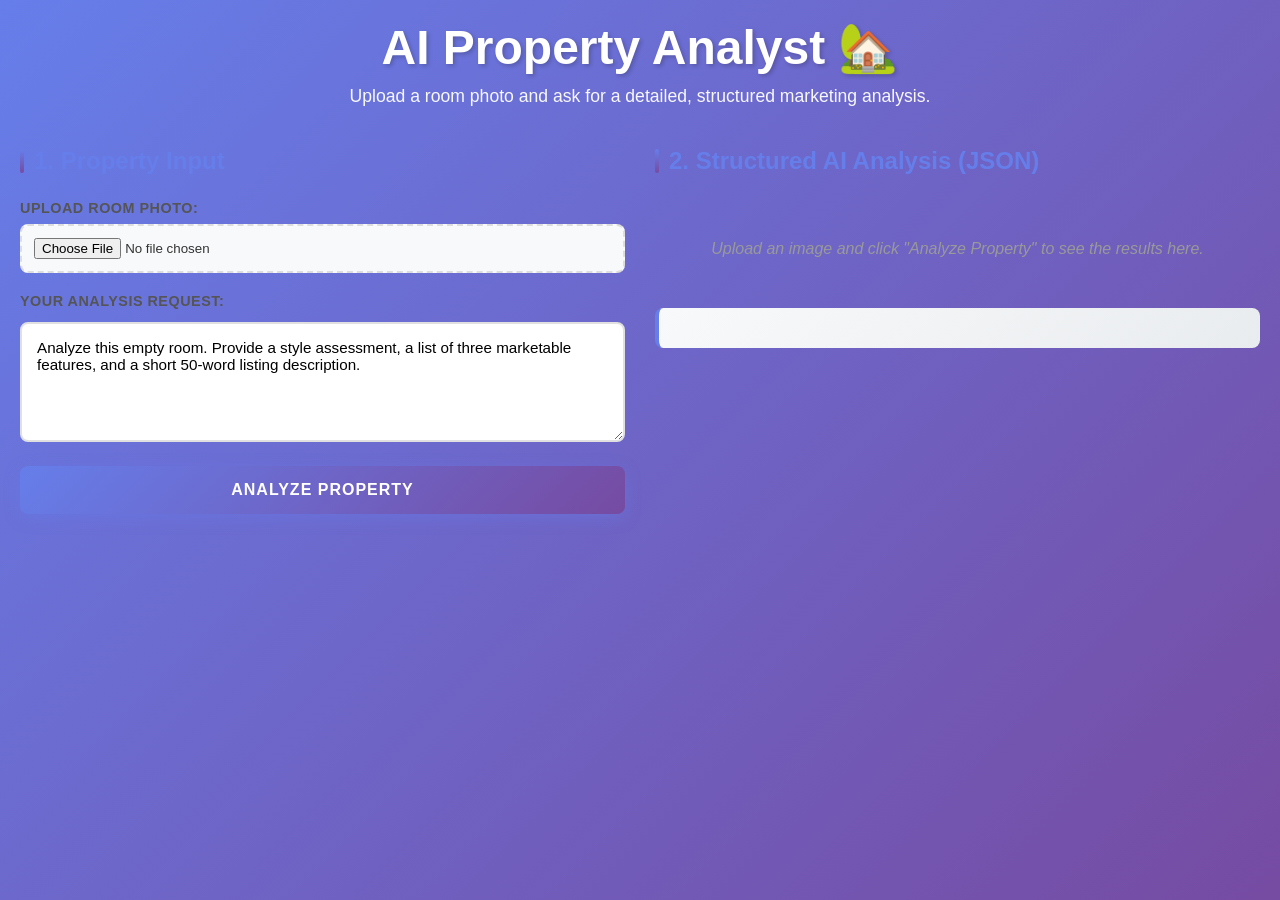
==== real-estate/src/frontend/index.html @ 64742494 "added index.html and style.css" ====
<!DOCTYPE html>
<html lang="en">
  <head>
    <meta charset="UTF-8" />
    <meta name="viewport" content="width=device-width, initial-scale=1.0" />
    <title>AI Property Analyst 🏡</title>
    <link rel="stylesheet" href="style.css" />
  </head>
  <body>
    <header>
      <h1>AI Property Analyst 🏡</h1>
      <p>
        Upload a room photo and ask for a detailed, structured marketing
        analysis.
      </p>
    </header>

    <div class="container">
      <div class="input-section">
        <h2>1. Property Input</h2>

        <label for="imageUpload">Upload Room Photo:</label>
        <input type="file" id="imageUpload" accept="image/*" required />

        <img
          id="propertyImage"
          src=""
          alt="Uploaded Property Image"
          style="display: none"
        />

        <label for="userPrompt" style="display: block; margin-top: 20px"
          >Your Analysis Request:</label
        >
        <textarea
          id="userPrompt"
          placeholder="e.g., Analyze the style and suggest three key marketing features."
          required
        >
Analyze this empty room. Provide a style assessment, a list of three marketable features, and a short 50-word listing description.</textarea
        >

        <button id="analyzeButton" onclick="analyzeProperty()">
          Analyze Property
        </button>

        <div id="loading">Processing... Please wait a moment.</div>
      </div>

      <div class="output-section">
        <h2>2. Structured AI Analysis (JSON)</h2>
        <div id="outputDisplay">
          <p>
            Upload an image and click "Analyze Property" to see the results
            here.
          </p>
          <pre id="jsonOutput"></pre>
        </div>
      </div>
    </div>

    <script>
      document
        .getElementById("imageUpload")
        .addEventListener("change", function (event) {
          const file = event.target.files[0];
          const img = document.getElementById("propertyImage");

          if (file) {
            img.src = URL.createObjectURL(file);
            img.style.display = "block";
          } else {
            img.style.display = "none";
            img.src = "";
          }
        });

      // The analyzeProperty function will be defined in a separate JavaScript file (e.g., script.js)
      // For now, it's just a placeholder to show it works:
      function analyzeProperty() {
        const button = document.getElementById("analyzeButton");
        const loading = document.getElementById("loading");

        button.disabled = true;
        loading.style.display = "block";

        // NOTE: The actual AI and File API logic will go into your backend (e.g., app.py)
        // This is where your JavaScript would send a request to your server.

        // Simulate a delay for the analysis
        setTimeout(() => {
          loading.style.display = "none";
          button.disabled = false;

          document.getElementById("jsonOutput").textContent = `{
  "property_analysis": {
    "style_assessment": "Mock: Modern Farmhouse / Scandinavian Blend",
    "condition_summary": "Mock: Recently updated, excellent, move-in ready condition.",
    "marketable_features": [
      {"feature_name": "Mock: Oversized Windows", "description": "Abundant natural light enhances the spacious feel."},
      {"feature_name": "Mock: Herringbone Wood Floors", "description": "High-end, durable flooring adds character and luxury."},
      {"feature_name": "Mock: Open Concept Layout", "description": "Seamless flow between kitchen, living, and dining areas."}
    ],
    "listing_description": "Mock: Stunningly bright, open-concept home featuring beautiful herringbone floors and designer lighting. Ready for immediate occupancy."
  }
}`;
        }, 3000); // 3 second delay
      }
    </script>
  </body>
</html>
---- real-estate/src/frontend/style.css ----
* {
            margin: 0;
            padding: 0;
            box-sizing: border-box;
        }

        body {
            font-family: 'Inter', -apple-system, BlinkMacSystemFont, 'Segoe UI', sans-serif;
            background: linear-gradient(135deg, #667eea 0%, #764ba2 100%);
            min-height: 100vh;
            padding: 20px;
            color: #333;
        }

        .wrapper {
            max-width: 1200px;
            margin: 0 auto;
        }

        header {
            text-align: center;
            margin-bottom: 40px;
            animation: fadeInDown 0.6s ease-out;
        }

        h1 {
            font-size: 3rem;
            color: white;
            margin-bottom: 10px;
            text-shadow: 2px 2px 4px rgba(0,0,0,0.2);
            font-weight: 700;
        }

        header p {
            color: rgba(255,255,255,0.95);
            font-size: 1.1rem;
            font-weight: 300;
        }

        .container {
            display: grid;
            grid-template-columns: 1fr 1fr;
            gap: 30px;
            animation: fadeInUp 0.8s ease-out;
        }

        .card {
            background: white;
            border-radius: 16px;
            padding: 30px;
            box-shadow: 0 20px 60px rgba(0,0,0,0.15);
            transition: transform 0.3s ease, box-shadow 0.3s ease;
        }

        .card:hover {
            transform: translateY(-5px);
            box-shadow: 0 25px 70px rgba(0,0,0,0.2);
        }

        h2 {
            font-size: 1.5rem;
            color: #667eea;
            margin-bottom: 25px;
            display: flex;
            align-items: center;
            gap: 10px;
        }

        h2::before {
            content: '';
            width: 4px;
            height: 24px;
            background: linear-gradient(180deg, #667eea, #764ba2);
            border-radius: 2px;
        }

        label {
            display: block;
            font-weight: 600;
            color: #555;
            margin-bottom: 8px;
            font-size: 0.9rem;
            text-transform: uppercase;
            letter-spacing: 0.5px;
        }

        input[type="file"] {
            width: 100%;
            padding: 12px;
            border: 2px dashed #ddd;
            border-radius: 8px;
            cursor: pointer;
            transition: all 0.3s ease;
            background: #f8f9fa;
        }

        input[type="file"]:hover {
            border-color: #667eea;
            background: #f0f4ff;
        }

        #propertyImage {
            max-width: 100%;
            height: auto;
            margin-top: 20px;
            border-radius: 12px;
            box-shadow: 0 8px 24px rgba(0,0,0,0.12);
            display: none;
            animation: fadeIn 0.5s ease-out;
        }

        textarea {
            width: 100%;
            min-height: 120px;
            padding: 15px;
            border: 2px solid #e0e0e0;
            border-radius: 8px;
            resize: vertical;
            font-family: inherit;
            font-size: 0.95rem;
            transition: border-color 0.3s ease, box-shadow 0.3s ease;
            margin-top: 5px;
        }

        textarea:focus {
            outline: none;
            border-color: #667eea;
            box-shadow: 0 0 0 3px rgba(102, 126, 234, 0.1);
        }

        button {
            width: 100%;
            background: linear-gradient(135deg, #667eea 0%, #764ba2 100%);
            color: white;
            padding: 15px 30px;
            border: none;
            border-radius: 8px;
            cursor: pointer;
            font-size: 1rem;
            font-weight: 600;
            margin-top: 20px;
            transition: all 0.3s ease;
            text-transform: uppercase;
            letter-spacing: 1px;
            box-shadow: 0 4px 15px rgba(102, 126, 234, 0.4);
        }

        button:hover:not(:disabled) {
            transform: translateY(-2px);
            box-shadow: 0 6px 20px rgba(102, 126, 234, 0.6);
        }

        button:active:not(:disabled) {
            transform: translateY(0);
        }

        button:disabled {
            background: #ccc;
            cursor: not-allowed;
            box-shadow: none;
        }

        #loading {
            display: none;
            text-align: center;
            color: #667eea;
            margin-top: 20px;
            font-weight: 600;
            animation: pulse 1.5s ease-in-out infinite;
        }

        #loading::after {
            content: '...';
            animation: dots 1.5s steps(4, end) infinite;
        }

        pre {
            background: linear-gradient(135deg, #f8f9fa 0%, #e9ecef 100%);
            padding: 20px;
            border-radius: 8px;
            overflow-x: auto;
            white-space: pre-wrap;
            word-wrap: break-word;
            font-size: 0.85rem;
            line-height: 1.6;
            border-left: 4px solid #667eea;
            margin-top: 10px;
        }

        #outputDisplay > p {
            color: #999;
            text-align: center;
            padding: 40px 20px;
            font-style: italic;
        }

        @keyframes fadeInDown {
            from {
                opacity: 0;
                transform: translateY(-30px);
            }
            to {
                opacity: 1;
                transform: translateY(0);
            }
        }

        @keyframes fadeInUp {
            from {
                opacity: 0;
                transform: translateY(30px);
            }
            to {
                opacity: 1;
                transform: translateY(0);
            }
        }

        @keyframes fadeIn {
            from { opacity: 0; }
            to { opacity: 1; }
        }

        @keyframes pulse {
            0%, 100% { opacity: 1; }
            50% { opacity: 0.5; }
        }

        @keyframes dots {
            0%, 20% { content: '.'; }
            40% { content: '..'; }
            60%, 100% { content: '...'; }
        }

        @media (max-width: 768px) {
            .container {
                grid-template-columns: 1fr;
            }

            h1 {
                font-size: 2rem;
            }

            .card {
                padding: 20px;
            }
        }

        .field-group {
            margin-bottom: 25px;
        }

        .status-indicator {
            display: inline-block;
            width: 8px;
            height: 8px;
            border-radius: 50%;
            background: #10b981;
            margin-left: 10px;
            animation: pulse 2s ease-in-out infinite;
        }
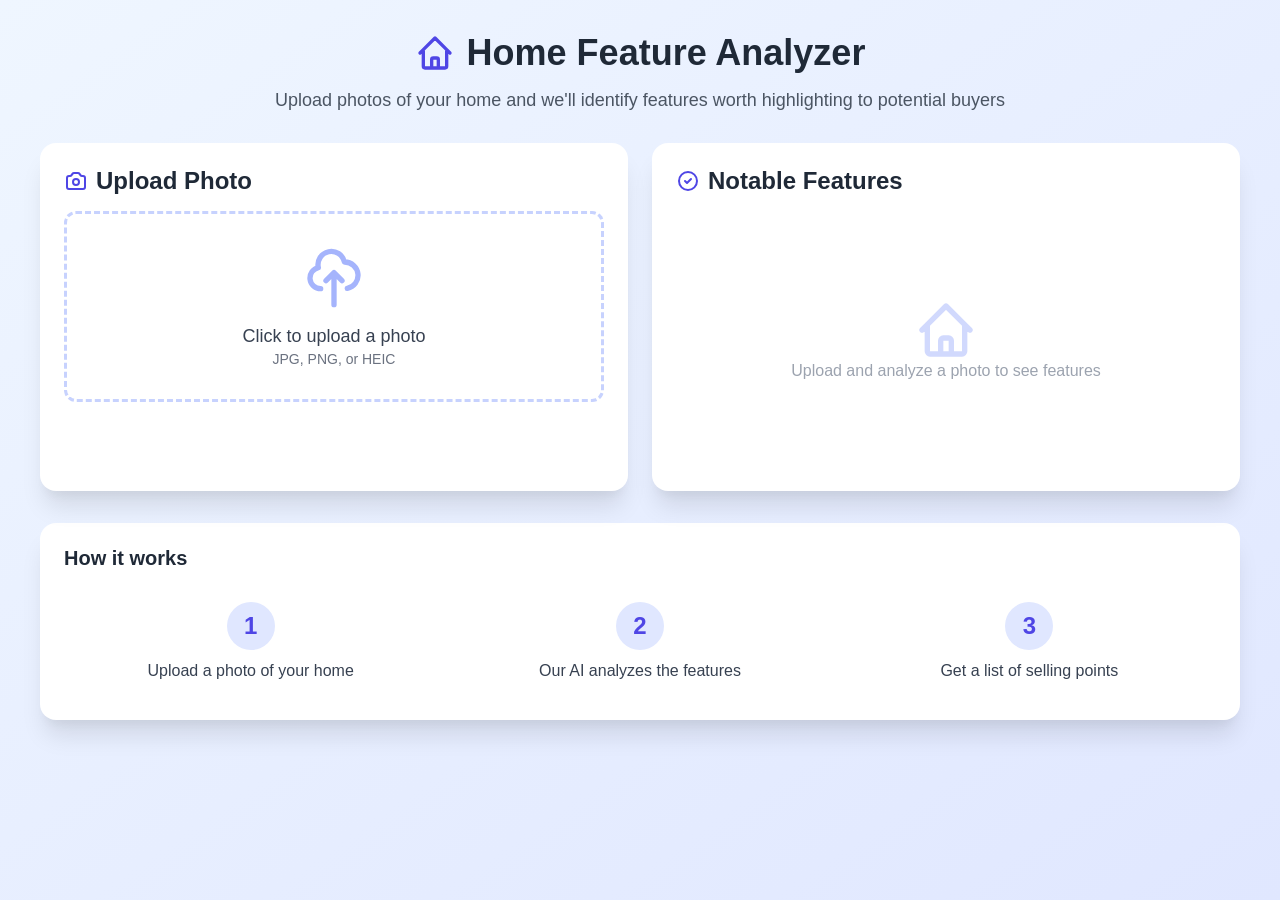
==== commit 37e91585: "Add frontend UI for Home Feature Analyzer Introduces index.html, script.js, and style.css for the Ho" ====
--- a/real-estate/src/frontend/index.html
+++ b/real-estate/src/frontend/index.html
@@ -1,111 +1,116 @@
 <!DOCTYPE html>
 <html lang="en">
-  <head>
-    <meta charset="UTF-8" />
-    <meta name="viewport" content="width=device-width, initial-scale=1.0" />
-    <title>AI Property Analyst 🏡</title>
-    <link rel="stylesheet" href="style.css" />
-  </head>
-  <body>
-    <header>
-      <h1>AI Property Analyst 🏡</h1>
-      <p>
-        Upload a room photo and ask for a detailed, structured marketing
-        analysis.
-      </p>
-    </header>
+<head>
+    <meta charset="UTF-8">
+    <meta name="viewport" content="width=device-width, initial-scale=1.0">
+    <title>Home Feature Analyzer</title>
+    <link rel="stylesheet" href="style.css">
+</head>
+<body>
+    <div class="container">
+        <!-- Header -->
+        <div class="header">
+            <div class="header-content">
+                <svg class="icon-large" fill="none" stroke="currentColor" viewBox="0 0 24 24">
+                    <path stroke-linecap="round" stroke-linejoin="round" stroke-width="2" d="M3 12l2-2m0 0l7-7 7 7M5 10v10a1 1 0 001 1h3m10-11l2 2m-2-2v10a1 1 0 01-1 1h-3m-6 0a1 1 0 001-1v-4a1 1 0 011-1h2a1 1 0 011 1v4a1 1 0 001 1m-6 0h6"/>
+                </svg>
+                <h1>Home Feature Analyzer</h1>
+            </div>
+            <p class="header-subtitle">Upload photos of your home and we'll identify features worth highlighting to potential buyers</p>
+        </div>
 
-    <div class="container">
-      <div class="input-section">
-        <h2>1. Property Input</h2>
+        <div class="grid">
+            <!-- Upload Section -->
+            <div class="card">
+                <h2 class="card-title">
+                    <svg class="icon" fill="none" stroke="currentColor" viewBox="0 0 24 24">
+                        <path stroke-linecap="round" stroke-linejoin="round" stroke-width="2" d="M3 9a2 2 0 012-2h.93a2 2 0 001.664-.89l.812-1.22A2 2 0 0110.07 4h3.86a2 2 0 011.664.89l.812 1.22A2 2 0 0018.07 7H19a2 2 0 012 2v9a2 2 0 01-2 2H5a2 2 0 01-2-2V9z"/>
+                        <path stroke-linecap="round" stroke-linejoin="round" stroke-width="2" d="M15 13a3 3 0 11-6 0 3 3 0 016 0z"/>
+                    </svg>
+                    Upload Photo
+                </h2>
+                
+                <div class="upload-area" id="uploadArea">
+                    <input type="file" accept="image/*" id="imageUpload" class="hidden">
+                    <label for="imageUpload" class="upload-label">
+                        <div id="uploadContent">
+                            <svg class="icon-xl" fill="none" stroke="currentColor" viewBox="0 0 24 24">
+                                <path stroke-linecap="round" stroke-linejoin="round" stroke-width="2" d="M7 16a4 4 0 01-.88-7.903A5 5 0 1115.9 6L16 6a5 5 0 011 9.9M15 13l-3-3m0 0l-3 3m3-3v12"/>
+                            </svg>
+                            <div>
+                                <p class="upload-title">Click to upload a photo</p>
+                                <p class="upload-subtitle">JPG, PNG, or HEIC</p>
+                            </div>
+                        </div>
+                        <div id="previewContent" class="hidden">
+                            <img id="previewImage" src="" alt="Preview" class="preview-image">
+                            <p class="upload-subtitle">Click to change image</p>
+                        </div>
+                    </label>
+                </div>
 
-        <label for="imageUpload">Upload Room Photo:</label>
-        <input type="file" id="imageUpload" accept="image/*" required />
+                <button id="analyzeBtn" class="btn btn-primary hidden">
+                    Analyze Features
+                </button>
+                <button id="analyzingBtn" class="btn btn-disabled hidden" disabled>
+                    <svg class="icon spin" fill="none" stroke="currentColor" viewBox="0 0 24 24">
+                        <path stroke-linecap="round" stroke-linejoin="round" stroke-width="2" d="M4 4v5h.582m15.356 2A8.001 8.001 0 004.582 9m0 0H9m11 11v-5h-.581m0 0a8.003 8.003 0 01-15.357-2m15.357 2H15"/>
+                    </svg>
+                    Analyzing...
+                </button>
+            </div>
 
-        <img
-          id="propertyImage"
-          src=""
-          alt="Uploaded Property Image"
-          style="display: none"
-        />
+            <!-- Results Section -->
+            <div class="card">
+                <h2 class="card-title">
+                    <svg class="icon" fill="none" stroke="currentColor" viewBox="0 0 24 24">
+                        <path stroke-linecap="round" stroke-linejoin="round" stroke-width="2" d="M9 12l2 2 4-4m6 2a9 9 0 11-18 0 9 9 0 0118 0z"/>
+                    </svg>
+                    Notable Features
+                </h2>
+                
+                <div id="resultsContainer">
+                    <div id="emptyState" class="empty-state">
+                        <svg class="icon-xl empty-icon" fill="none" stroke="currentColor" viewBox="0 0 24 24">
+                            <path stroke-linecap="round" stroke-linejoin="round" stroke-width="2" d="M3 12l2-2m0 0l7-7 7 7M5 10v10a1 1 0 001 1h3m10-11l2 2m-2-2v10a1 1 0 01-1 1h-3m-6 0a1 1 0 001-1v-4a1 1 0 011-1h2a1 1 0 011 1v4a1 1 0 001 1m-6 0h6"/>
+                        </svg>
+                        <p>Upload and analyze a photo to see features</p>
+                    </div>
 
-        <label for="userPrompt" style="display: block; margin-top: 20px"
-          >Your Analysis Request:</label
-        >
-        <textarea
-          id="userPrompt"
-          placeholder="e.g., Analyze the style and suggest three key marketing features."
-          required
-        >
-Analyze this empty room. Provide a style assessment, a list of three marketable features, and a short 50-word listing description.</textarea
-        >
+                    <div id="loadingState" class="loading-state hidden">
+                        <svg class="icon-xl spin" fill="none" stroke="currentColor" viewBox="0 0 24 24">
+                            <path stroke-linecap="round" stroke-linejoin="round" stroke-width="2" d="M4 4v5h.582m15.356 2A8.001 8.001 0 004.582 9m0 0H9m11 11v-5h-.581m0 0a8.003 8.003 0 01-15.357-2m15.357 2H15"/>
+                        </svg>
+                        <p>Analyzing your photo...</p>
+                    </div>
 
-        <button id="analyzeButton" onclick="analyzeProperty()">
-          Analyze Property
-        </button>
+                    <div id="featuresList" class="hidden">
+                        <!-- Features will be inserted here -->
+                    </div>
+                </div>
+            </div>
+        </div>
 
-        <div id="loading">Processing... Please wait a moment.</div>
-      </div>
-
-      <div class="output-section">
-        <h2>2. Structured AI Analysis (JSON)</h2>
-        <div id="outputDisplay">
-          <p>
-            Upload an image and click "Analyze Property" to see the results
-            here.
-          </p>
-          <pre id="jsonOutput"></pre>
+        <!-- Info Section -->
+        <div class="info-card">
+            <h3 class="info-title">How it works</h3>
+            <div class="info-grid">
+                <div class="info-item">
+                    <div class="step-number">1</div>
+                    <p>Upload a photo of your home</p>
+                </div>
+                <div class="info-item">
+                    <div class="step-number">2</div>
+                    <p>Our AI analyzes the features</p>
+                </div>
+                <div class="info-item">
+                    <div class="step-number">3</div>
+                    <p>Get a list of selling points</p>
+                </div>
+            </div>
         </div>
-      </div>
     </div>
 
-    <script>
-      document
-        .getElementById("imageUpload")
-        .addEventListener("change", function (event) {
-          const file = event.target.files[0];
-          const img = document.getElementById("propertyImage");
-
-          if (file) {
-            img.src = URL.createObjectURL(file);
-            img.style.display = "block";
-          } else {
-            img.style.display = "none";
-            img.src = "";
-          }
-        });
-
-      // The analyzeProperty function will be defined in a separate JavaScript file (e.g., script.js)
-      // For now, it's just a placeholder to show it works:
-      function analyzeProperty() {
-        const button = document.getElementById("analyzeButton");
-        const loading = document.getElementById("loading");
-
-        button.disabled = true;
-        loading.style.display = "block";
-
-        // NOTE: The actual AI and File API logic will go into your backend (e.g., app.py)
-        // This is where your JavaScript would send a request to your server.
-
-        // Simulate a delay for the analysis
-        setTimeout(() => {
-          loading.style.display = "none";
-          button.disabled = false;
-
-          document.getElementById("jsonOutput").textContent = `{
-  "property_analysis": {
-    "style_assessment": "Mock: Modern Farmhouse / Scandinavian Blend",
-    "condition_summary": "Mock: Recently updated, excellent, move-in ready condition.",
-    "marketable_features": [
-      {"feature_name": "Mock: Oversized Windows", "description": "Abundant natural light enhances the spacious feel."},
-      {"feature_name": "Mock: Herringbone Wood Floors", "description": "High-end, durable flooring adds character and luxury."},
-      {"feature_name": "Mock: Open Concept Layout", "description": "Seamless flow between kitchen, living, and dining areas."}
-    ],
-    "listing_description": "Mock: Stunningly bright, open-concept home featuring beautiful herringbone floors and designer lighting. Ready for immediate occupancy."
-  }
-}`;
-        }, 3000); // 3 second delay
-      }
-    </script>
-  </body>
-</html>
+    <script src="script.js"></script>
+</body>
+</html>
--- a/real-estate/src/frontend/style.css
+++ b/real-estate/src/frontend/style.css
@@ -1,262 +1,330 @@
-
-        * {
-            margin: 0;
-            padding: 0;
-            box-sizing: border-box;
-        }
-
-        body {
-            font-family: 'Inter', -apple-system, BlinkMacSystemFont, 'Segoe UI', sans-serif;
-            background: linear-gradient(135deg, #667eea 0%, #764ba2 100%);
-            min-height: 100vh;
-            padding: 20px;
-            color: #333;
-        }
-
-        .wrapper {
-            max-width: 1200px;
-            margin: 0 auto;
-        }
-
-        header {
-            text-align: center;
-            margin-bottom: 40px;
-            animation: fadeInDown 0.6s ease-out;
-        }
-
-        h1 {
-            font-size: 3rem;
-            color: white;
-            margin-bottom: 10px;
-            text-shadow: 2px 2px 4px rgba(0,0,0,0.2);
-            font-weight: 700;
-        }
-
-        header p {
-            color: rgba(255,255,255,0.95);
-            font-size: 1.1rem;
-            font-weight: 300;
-        }
-
-        .container {
-            display: grid;
-            grid-template-columns: 1fr 1fr;
-            gap: 30px;
-            animation: fadeInUp 0.8s ease-out;
-        }
-
-        .card {
-            background: white;
-            border-radius: 16px;
-            padding: 30px;
-            box-shadow: 0 20px 60px rgba(0,0,0,0.15);
-            transition: transform 0.3s ease, box-shadow 0.3s ease;
-        }
-
-        .card:hover {
-            transform: translateY(-5px);
-            box-shadow: 0 25px 70px rgba(0,0,0,0.2);
-        }
-
-        h2 {
-            font-size: 1.5rem;
-            color: #667eea;
-            margin-bottom: 25px;
-            display: flex;
-            align-items: center;
-            gap: 10px;
-        }
-
-        h2::before {
-            content: '';
-            width: 4px;
-            height: 24px;
-            background: linear-gradient(180deg, #667eea, #764ba2);
-            border-radius: 2px;
-        }
-
-        label {
-            display: block;
-            font-weight: 600;
-            color: #555;
-            margin-bottom: 8px;
-            font-size: 0.9rem;
-            text-transform: uppercase;
-            letter-spacing: 0.5px;
-        }
-
-        input[type="file"] {
-            width: 100%;
-            padding: 12px;
-            border: 2px dashed #ddd;
-            border-radius: 8px;
-            cursor: pointer;
-            transition: all 0.3s ease;
-            background: #f8f9fa;
-        }
-
-        input[type="file"]:hover {
-            border-color: #667eea;
-            background: #f0f4ff;
-        }
-
-        #propertyImage {
-            max-width: 100%;
-            height: auto;
-            margin-top: 20px;
-            border-radius: 12px;
-            box-shadow: 0 8px 24px rgba(0,0,0,0.12);
-            display: none;
-            animation: fadeIn 0.5s ease-out;
-        }
-
-        textarea {
-            width: 100%;
-            min-height: 120px;
-            padding: 15px;
-            border: 2px solid #e0e0e0;
-            border-radius: 8px;
-            resize: vertical;
-            font-family: inherit;
-            font-size: 0.95rem;
-            transition: border-color 0.3s ease, box-shadow 0.3s ease;
-            margin-top: 5px;
-        }
-
-        textarea:focus {
-            outline: none;
-            border-color: #667eea;
-            box-shadow: 0 0 0 3px rgba(102, 126, 234, 0.1);
-        }
-
-        button {
-            width: 100%;
-            background: linear-gradient(135deg, #667eea 0%, #764ba2 100%);
-            color: white;
-            padding: 15px 30px;
-            border: none;
-            border-radius: 8px;
-            cursor: pointer;
-            font-size: 1rem;
-            font-weight: 600;
-            margin-top: 20px;
-            transition: all 0.3s ease;
-            text-transform: uppercase;
-            letter-spacing: 1px;
-            box-shadow: 0 4px 15px rgba(102, 126, 234, 0.4);
-        }
-
-        button:hover:not(:disabled) {
-            transform: translateY(-2px);
-            box-shadow: 0 6px 20px rgba(102, 126, 234, 0.6);
-        }
-
-        button:active:not(:disabled) {
-            transform: translateY(0);
-        }
-
-        button:disabled {
-            background: #ccc;
-            cursor: not-allowed;
-            box-shadow: none;
-        }
-
-        #loading {
-            display: none;
-            text-align: center;
-            color: #667eea;
-            margin-top: 20px;
-            font-weight: 600;
-            animation: pulse 1.5s ease-in-out infinite;
-        }
-
-        #loading::after {
-            content: '...';
-            animation: dots 1.5s steps(4, end) infinite;
-        }
-
-        pre {
-            background: linear-gradient(135deg, #f8f9fa 0%, #e9ecef 100%);
-            padding: 20px;
-            border-radius: 8px;
-            overflow-x: auto;
-            white-space: pre-wrap;
-            word-wrap: break-word;
-            font-size: 0.85rem;
-            line-height: 1.6;
-            border-left: 4px solid #667eea;
-            margin-top: 10px;
-        }
-
-        #outputDisplay > p {
-            color: #999;
-            text-align: center;
-            padding: 40px 20px;
-            font-style: italic;
-        }
-
-        @keyframes fadeInDown {
-            from {
-                opacity: 0;
-                transform: translateY(-30px);
-            }
-            to {
-                opacity: 1;
-                transform: translateY(0);
-            }
-        }
-
-        @keyframes fadeInUp {
-            from {
-                opacity: 0;
-                transform: translateY(30px);
-            }
-            to {
-                opacity: 1;
-                transform: translateY(0);
-            }
-        }
-
-        @keyframes fadeIn {
-            from { opacity: 0; }
-            to { opacity: 1; }
-        }
-
-        @keyframes pulse {
-            0%, 100% { opacity: 1; }
-            50% { opacity: 0.5; }
-        }
-
-        @keyframes dots {
-            0%, 20% { content: '.'; }
-            40% { content: '..'; }
-            60%, 100% { content: '...'; }
-        }
-
-        @media (max-width: 768px) {
-            .container {
-                grid-template-columns: 1fr;
-            }
-
-            h1 {
-                font-size: 2rem;
-            }
-
-            .card {
-                padding: 20px;
-            }
-        }
-
-        .field-group {
-            margin-bottom: 25px;
-        }
-
-        .status-indicator {
-            display: inline-block;
-            width: 8px;
-            height: 8px;
-            border-radius: 50%;
-            background: #10b981;
-            margin-left: 10px;
-            animation: pulse 2s ease-in-out infinite;
-        }
+* {
+    margin: 0;
+    padding: 0;
+    box-sizing: border-box;
+}
+
+body {
+    font-family: -apple-system, BlinkMacSystemFont, 'Segoe UI', Roboto, Oxygen, Ubuntu, Cantarell, sans-serif;
+    min-height: 100vh;
+    background: linear-gradient(to bottom right, #eff6ff, #e0e7ff);
+    padding: 1rem;
+}
+
+.container {
+    max-width: 1200px;
+    margin: 0 auto;
+}
+
+/* Header */
+.header {
+    text-align: center;
+    margin-bottom: 2rem;
+}
+
+.header-content {
+    display: flex;
+    align-items: center;
+    justify-content: center;
+    gap: 0.75rem;
+    margin-bottom: 1rem;
+}
+
+.header h1 {
+    font-size: 2.25rem;
+    font-weight: bold;
+    color: #1f2937;
+}
+
+.header-subtitle {
+    color: #4b5563;
+    font-size: 1.125rem;
+}
+
+/* Icons */
+.icon {
+    width: 1.5rem;
+    height: 1.5rem;
+    color: #4f46e5;
+}
+
+.icon-large {
+    width: 2.5rem;
+    height: 2.5rem;
+    color: #4f46e5;
+}
+
+.icon-xl {
+    width: 4rem;
+    height: 4rem;
+    color: #a5b4fc;
+}
+
+.empty-icon {
+    opacity: 0.5;
+}
+
+.spin {
+    animation: spin 1s linear infinite;
+}
+
+@keyframes spin {
+    from {
+        transform: rotate(0deg);
+    }
+    to {
+        transform: rotate(360deg);
+    }
+}
+
+/* Grid Layout */
+.grid {
+    display: grid;
+    grid-template-columns: 1fr;
+    gap: 1.5rem;
+    margin-bottom: 2rem;
+}
+
+@media (min-width: 768px) {
+    .grid {
+        grid-template-columns: repeat(2, 1fr);
+    }
+    
+    body {
+        padding: 2rem;
+    }
+}
+
+/* Cards */
+.card {
+    background: white;
+    border-radius: 1rem;
+    box-shadow: 0 20px 25px -5px rgba(0, 0, 0, 0.1), 0 10px 10px -5px rgba(0, 0, 0, 0.04);
+    padding: 1.5rem;
+}
+
+.card-title {
+    font-size: 1.5rem;
+    font-weight: 600;
+    color: #1f2937;
+    margin-bottom: 1rem;
+    display: flex;
+    align-items: center;
+    gap: 0.5rem;
+}
+
+/* Upload Area */
+.upload-area {
+    border: 3px dashed #c7d2fe;
+    border-radius: 0.75rem;
+    padding: 2rem;
+    text-align: center;
+    transition: border-color 0.3s;
+}
+
+.upload-area:hover {
+    border-color: #6366f1;
+}
+
+.upload-label {
+    cursor: pointer;
+    display: block;
+}
+
+#uploadContent {
+    display: flex;
+    flex-direction: column;
+    align-items: center;
+    gap: 1rem;
+}
+
+#previewContent {
+    display: flex;
+    flex-direction: column;
+    gap: 1rem;
+}
+
+.preview-image {
+    max-height: 16rem;
+    margin: 0 auto;
+    border-radius: 0.5rem;
+    box-shadow: 0 4px 6px -1px rgba(0, 0, 0, 0.1);
+}
+
+.upload-title {
+    font-size: 1.125rem;
+    font-weight: 500;
+    color: #374151;
+}
+
+.upload-subtitle {
+    font-size: 0.875rem;
+    color: #6b7280;
+    margin-top: 0.25rem;
+}
+
+.hidden {
+    display: none !important;
+}
+
+/* Buttons */
+.btn {
+    width: 100%;
+    margin-top: 1.5rem;
+    padding: 0.75rem 1.5rem;
+    font-weight: 600;
+    border-radius: 0.75rem;
+    border: none;
+    cursor: pointer;
+    font-size: 1rem;
+    display: flex;
+    align-items: center;
+    justify-content: center;
+    gap: 0.5rem;
+    transition: background-color 0.3s;
+}
+
+.btn-primary {
+    background-color: #4f46e5;
+    color: white;
+}
+
+.btn-primary:hover {
+    background-color: #4338ca;
+}
+
+.btn-disabled {
+    background-color: #9ca3af;
+    color: white;
+    cursor: not-allowed;
+}
+
+.btn-secondary {
+    background-color: white;
+    color: #4f46e5;
+    border: 2px solid #4f46e5;
+}
+
+.btn-secondary:hover {
+    background-color: #f9fafb;
+}
+
+/* Results Container */
+#resultsContainer {
+    min-height: 16rem;
+}
+
+.empty-state,
+.loading-state {
+    display: flex;
+    flex-direction: column;
+    align-items: center;
+    justify-content: center;
+    height: 16rem;
+    color: #9ca3af;
+}
+
+.loading-state svg {
+    color: #4f46e5;
+    margin-bottom: 0.75rem;
+}
+
+.loading-state p {
+    color: #4b5563;
+}
+
+/* Features List */
+#featuresList {
+    display: flex;
+    flex-direction: column;
+    gap: 0.75rem;
+}
+
+.feature-item {
+    display: flex;
+    align-items: flex-start;
+    gap: 0.75rem;
+    padding: 1rem;
+    background-color: #f0fdf4;
+    border-radius: 0.75rem;
+    border: 1px solid #bbf7d0;
+    transition: background-color 0.3s;
+}
+
+.feature-item:hover {
+    background-color: #dcfce7;
+}
+
+.feature-item svg {
+    width: 1.25rem;
+    height: 1.25rem;
+    color: #16a34a;
+    flex-shrink: 0;
+    margin-top: 0.125rem;
+}
+
+.feature-content {
+    flex: 1;
+}
+
+.feature-name {
+    font-weight: 600;
+    color: #1f2937;
+    margin-bottom: 0.125rem;
+}
+
+.feature-category {
+    font-size: 0.875rem;
+    color: #4b5563;
+}
+
+/* Info Card */
+.info-card {
+    background: white;
+    border-radius: 1rem;
+    box-shadow: 0 20px 25px -5px rgba(0, 0, 0, 0.1), 0 10px 10px -5px rgba(0, 0, 0, 0.04);
+    padding: 1.5rem;
+}
+
+.info-title {
+    font-size: 1.25rem;
+    font-weight: 600;
+    color: #1f2937;
+    margin-bottom: 1rem;
+}
+
+.info-grid {
+    display: grid;
+    grid-template-columns: 1fr;
+    gap: 1rem;
+    text-align: center;
+}
+
+@media (min-width: 768px) {
+    .info-grid {
+        grid-template-columns: repeat(3, 1fr);
+    }
+}
+
+.info-item {
+    padding: 1rem;
+}
+
+.step-number {
+    background-color: #e0e7ff;
+    width: 3rem;
+    height: 3rem;
+    border-radius: 50%;
+    display: flex;
+    align-items: center;
+    justify-content: center;
+    margin: 0 auto 0.75rem;
+    font-size: 1.5rem;
+    font-weight: bold;
+    color: #4f46e5;
+}
+
+.info-item p {
+    color: #374151;
+    font-weight: 500;
+}
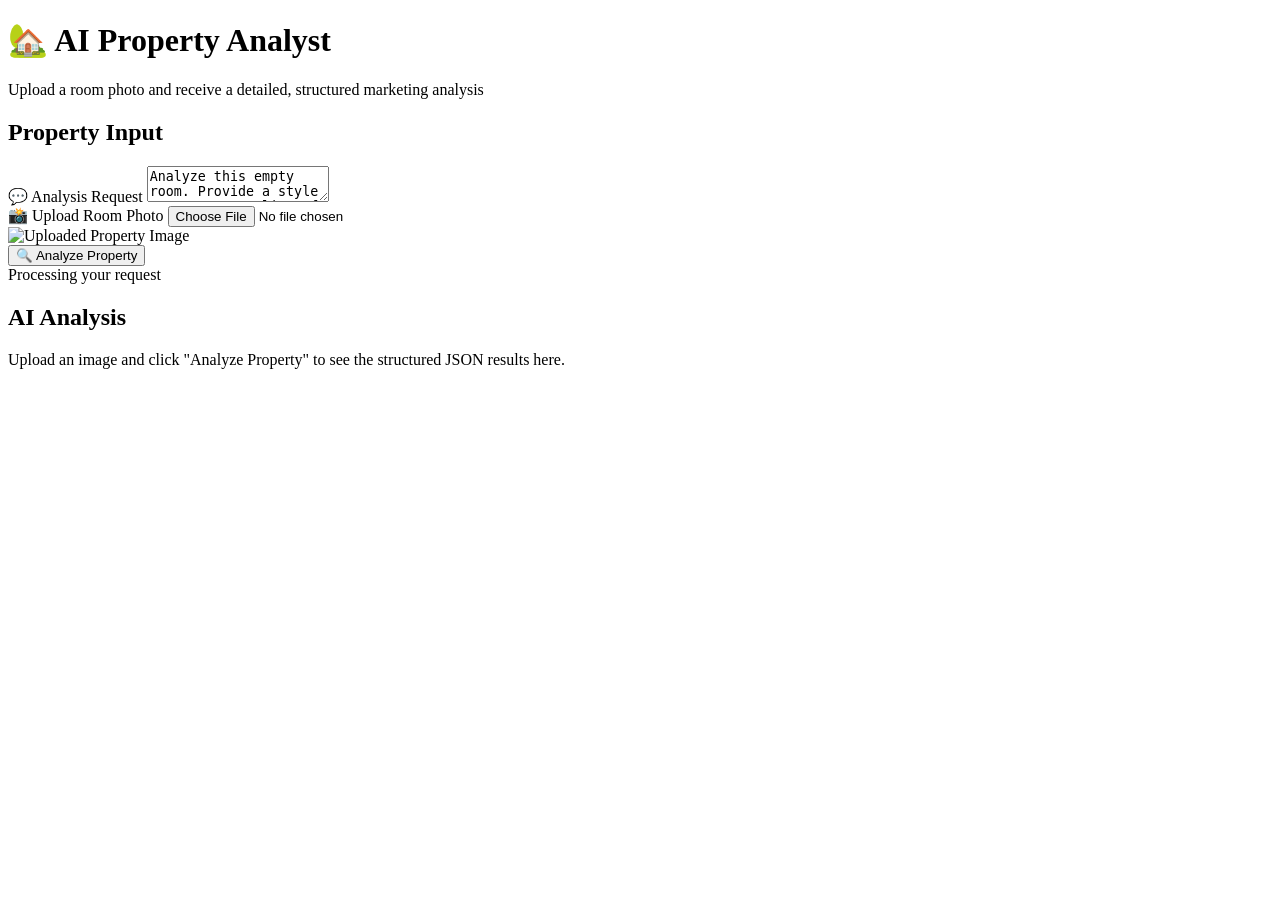
==== commit 2a4f1e92: "added stuff" ====
--- a/real-estate/src/frontend/index.html
+++ b/real-estate/src/frontend/index.html
@@ -3,109 +3,46 @@
 <head>
     <meta charset="UTF-8">
     <meta name="viewport" content="width=device-width, initial-scale=1.0">
-    <title>Home Feature Analyzer</title>
-    <link rel="stylesheet" href="style.css">
+    <title>AI Property Analyst 🏡</title>
+    <link rel="stylesheet" href="styles.css">
 </head>
 <body>
-    <div class="container">
-        <!-- Header -->
-        <div class="header">
-            <div class="header-content">
-                <svg class="icon-large" fill="none" stroke="currentColor" viewBox="0 0 24 24">
-                    <path stroke-linecap="round" stroke-linejoin="round" stroke-width="2" d="M3 12l2-2m0 0l7-7 7 7M5 10v10a1 1 0 001 1h3m10-11l2 2m-2-2v10a1 1 0 01-1 1h-3m-6 0a1 1 0 001-1v-4a1 1 0 011-1h2a1 1 0 011 1v4a1 1 0 001 1m-6 0h6"/>
-                </svg>
-                <h1>Home Feature Analyzer</h1>
-            </div>
-            <p class="header-subtitle">Upload photos of your home and we'll identify features worth highlighting to potential buyers</p>
-        </div>
+    <div class="wrapper">
+        <header>
+            <h1>🏡 AI Property Analyst</h1>
+            <p>Upload a room photo and receive a detailed, structured marketing analysis</p>
+        </header>
 
-        <div class="grid">
-            <!-- Upload Section -->
-            <div class="card">
-                <h2 class="card-title">
-                    <svg class="icon" fill="none" stroke="currentColor" viewBox="0 0 24 24">
-                        <path stroke-linecap="round" stroke-linejoin="round" stroke-width="2" d="M3 9a2 2 0 012-2h.93a2 2 0 001.664-.89l.812-1.22A2 2 0 0110.07 4h3.86a2 2 0 011.664.89l.812 1.22A2 2 0 0018.07 7H19a2 2 0 012 2v9a2 2 0 01-2 2H5a2 2 0 01-2-2V9z"/>
-                        <path stroke-linecap="round" stroke-linejoin="round" stroke-width="2" d="M15 13a3 3 0 11-6 0 3 3 0 016 0z"/>
-                    </svg>
-                    Upload Photo
-                </h2>
+        <div class="container">
+            <div class="card input-section">
+                <h2>Property Input</h2>
                 
-                <div class="upload-area" id="uploadArea">
-                    <input type="file" accept="image/*" id="imageUpload" class="hidden">
-                    <label for="imageUpload" class="upload-label">
-                        <div id="uploadContent">
-                            <svg class="icon-xl" fill="none" stroke="currentColor" viewBox="0 0 24 24">
-                                <path stroke-linecap="round" stroke-linejoin="round" stroke-width="2" d="M7 16a4 4 0 01-.88-7.903A5 5 0 1115.9 6L16 6a5 5 0 011 9.9M15 13l-3-3m0 0l-3 3m3-3v12"/>
-                            </svg>
-                            <div>
-                                <p class="upload-title">Click to upload a photo</p>
-                                <p class="upload-subtitle">JPG, PNG, or HEIC</p>
-                            </div>
-                        </div>
-                        <div id="previewContent" class="hidden">
-                            <img id="previewImage" src="" alt="Preview" class="preview-image">
-                            <p class="upload-subtitle">Click to change image</p>
-                        </div>
-                    </label>
+                <div class="field-group">
+                    <label for="userPrompt">💬 Analysis Request</label>
+                    <textarea id="userPrompt" placeholder="e.g., Analyze the style and suggest three key marketing features." required>Analyze this empty room. Provide a style assessment, a list of three marketable features, and a short 50-word listing description.</textarea>
                 </div>
 
-                <button id="analyzeBtn" class="btn btn-primary hidden">
-                    Analyze Features
+                <div class="field-group">
+                    <label for="imageUpload">📸 Upload Room Photo</label>
+                    <input type="file" id="imageUpload" accept="image/*" required>
+                </div>
+
+                <div class="image-preview-container">
+                    <img id="propertyImage" src="" alt="Uploaded Property Image">
+                </div>
+
+                <button id="analyzeButton" onclick="analyzeProperty()">
+                    🔍 Analyze Property
                 </button>
-                <button id="analyzingBtn" class="btn btn-disabled hidden" disabled>
-                    <svg class="icon spin" fill="none" stroke="currentColor" viewBox="0 0 24 24">
-                        <path stroke-linecap="round" stroke-linejoin="round" stroke-width="2" d="M4 4v5h.582m15.356 2A8.001 8.001 0 004.582 9m0 0H9m11 11v-5h-.581m0 0a8.003 8.003 0 01-15.357-2m15.357 2H15"/>
-                    </svg>
-                    Analyzing...
-                </button>
+                
+                <div id="loading">Processing your request</div>
             </div>
 
-            <!-- Results Section -->
-            <div class="card">
-                <h2 class="card-title">
-                    <svg class="icon" fill="none" stroke="currentColor" viewBox="0 0 24 24">
-                        <path stroke-linecap="round" stroke-linejoin="round" stroke-width="2" d="M9 12l2 2 4-4m6 2a9 9 0 11-18 0 9 9 0 0118 0z"/>
-                    </svg>
-                    Notable Features
-                </h2>
-                
-                <div id="resultsContainer">
-                    <div id="emptyState" class="empty-state">
-                        <svg class="icon-xl empty-icon" fill="none" stroke="currentColor" viewBox="0 0 24 24">
-                            <path stroke-linecap="round" stroke-linejoin="round" stroke-width="2" d="M3 12l2-2m0 0l7-7 7 7M5 10v10a1 1 0 001 1h3m10-11l2 2m-2-2v10a1 1 0 01-1 1h-3m-6 0a1 1 0 001-1v-4a1 1 0 011-1h2a1 1 0 011 1v4a1 1 0 001 1m-6 0h6"/>
-                        </svg>
-                        <p>Upload and analyze a photo to see features</p>
-                    </div>
-
-                    <div id="loadingState" class="loading-state hidden">
-                        <svg class="icon-xl spin" fill="none" stroke="currentColor" viewBox="0 0 24 24">
-                            <path stroke-linecap="round" stroke-linejoin="round" stroke-width="2" d="M4 4v5h.582m15.356 2A8.001 8.001 0 004.582 9m0 0H9m11 11v-5h-.581m0 0a8.003 8.003 0 01-15.357-2m15.357 2H15"/>
-                        </svg>
-                        <p>Analyzing your photo...</p>
-                    </div>
-
-                    <div id="featuresList" class="hidden">
-                        <!-- Features will be inserted here -->
-                    </div>
-                </div>
-            </div>
-        </div>
-
-        <!-- Info Section -->
-        <div class="info-card">
-            <h3 class="info-title">How it works</h3>
-            <div class="info-grid">
-                <div class="info-item">
-                    <div class="step-number">1</div>
-                    <p>Upload a photo of your home</p>
-                </div>
-                <div class="info-item">
-                    <div class="step-number">2</div>
-                    <p>Our AI analyzes the features</p>
-                </div>
-                <div class="info-item">
-                    <div class="step-number">3</div>
-                    <p>Get a list of selling points</p>
+            <div class="card output-section">
+                <h2>AI Analysis <span class="status-indicator"></span></h2>
+                <div id="outputDisplay">
+                    <p>Upload an image and click "Analyze Property" to see the structured JSON results here.</p>
+                    <pre id="jsonOutput"></pre>
                 </div>
             </div>
         </div>
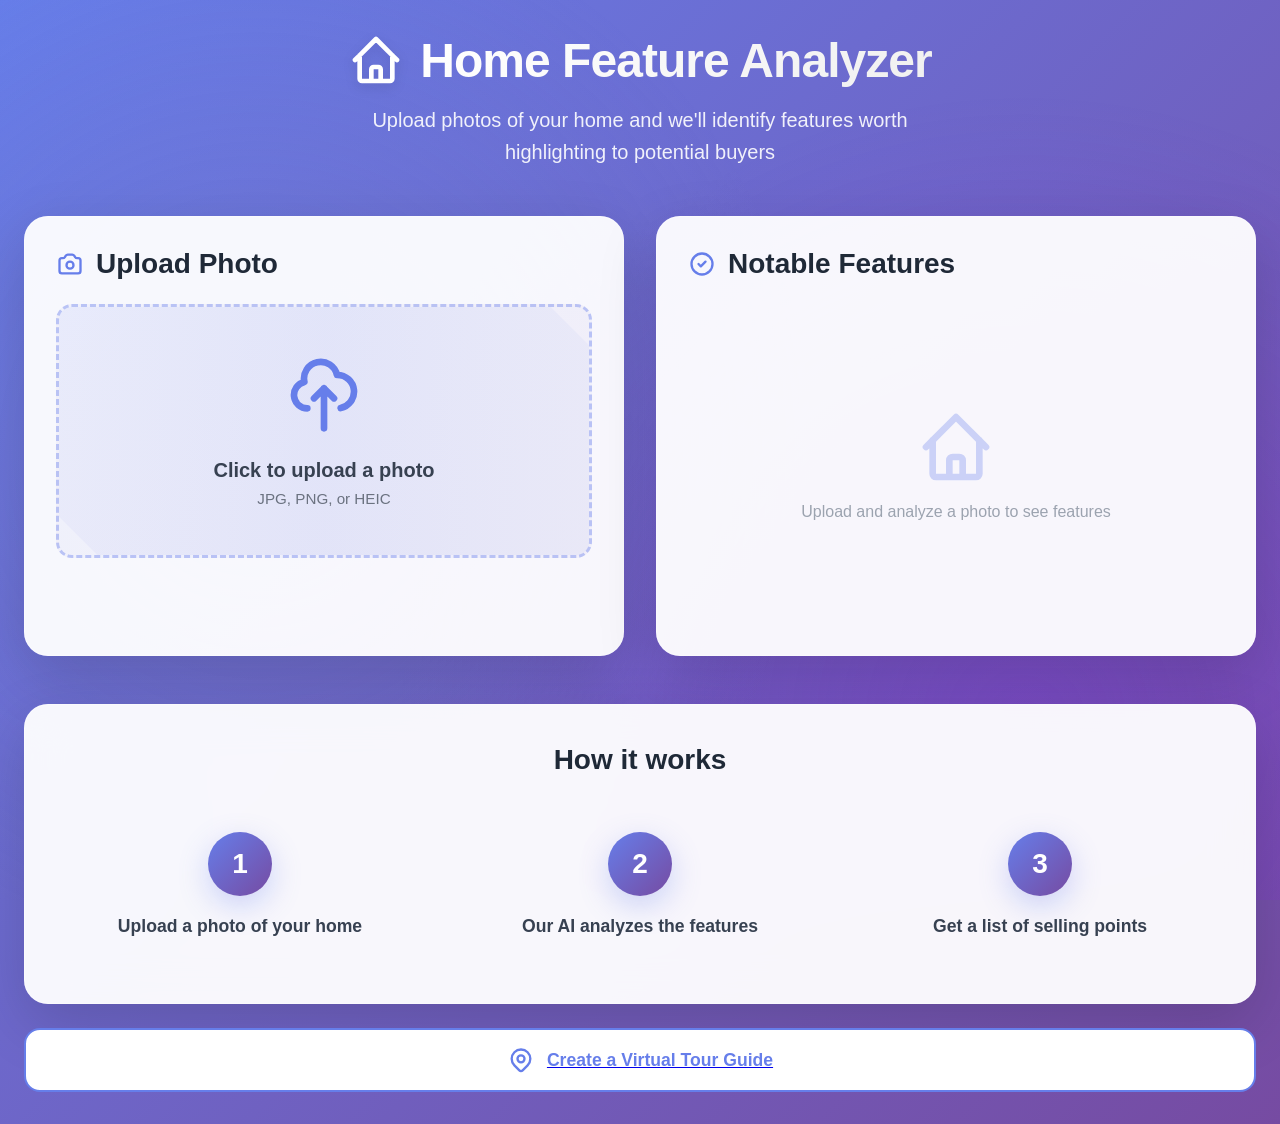
==== commit 758d34c2: "added stuff" ====
--- a/real-estate/src/frontend/index.html
+++ b/real-estate/src/frontend/index.html
@@ -3,50 +3,118 @@
 <head>
     <meta charset="UTF-8">
     <meta name="viewport" content="width=device-width, initial-scale=1.0">
-    <title>AI Property Analyst 🏡</title>
-    <link rel="stylesheet" href="styles.css">
+    <title>Home Feature Analyzer</title>
+    <link rel="stylesheet" href="style.css">
 </head>
 <body>
-    <div class="wrapper">
-        <header>
-            <h1>🏡 AI Property Analyst</h1>
-            <p>Upload a room photo and receive a detailed, structured marketing analysis</p>
-        </header>
+    <div class="container">
+        <div class="header">
+            <div class="header-content">
+                <svg class="icon-large" fill="none" stroke="currentColor" viewBox="0 0 24 24">
+                    <path stroke-linecap="round" stroke-linejoin="round" stroke-width="2" d="M3 12l2-2m0 0l7-7 7 7M5 10v10a1 1 0 001 1h3m10-11l2 2m-2-2v10a1 1 0 01-1 1h-3m-6 0a1 1 0 001-1v-4a1 1 0 011-1h2a1 1 0 011 1v4a1 1 0 001 1m-6 0h6"/>
+                </svg>
+                <h1>Home Feature Analyzer</h1>
+            </div>
+            <p class="header-subtitle">Upload photos of your home and we'll identify features worth highlighting to potential buyers</p>
+        </div>
 
-        <div class="container">
-            <div class="card input-section">
-                <h2>Property Input</h2>
+        <div class="grid">
+            <div class="card">
+                <h2 class="card-title">
+                    <svg class="icon" fill="none" stroke="currentColor" viewBox="0 0 24 24">
+                        <path stroke-linecap="round" stroke-linejoin="round" stroke-width="2" d="M3 9a2 2 0 012-2h.93a2 2 0 001.664-.89l.812-1.22A2 2 0 0110.07 4h3.86a2 2 0 011.664.89l.812 1.22A2 2 0 0018.07 7H19a2 2 0 012 2v9a2 2 0 01-2 2H5a2 2 0 01-2-2V9z"/>
+                        <path stroke-linecap="round" stroke-linejoin="round" stroke-width="2" d="M15 13a3 3 0 11-6 0 3 3 0 016 0z"/>
+                    </svg>
+                    Upload Photo
+                </h2>
                 
-                <div class="field-group">
-                    <label for="userPrompt">💬 Analysis Request</label>
-                    <textarea id="userPrompt" placeholder="e.g., Analyze the style and suggest three key marketing features." required>Analyze this empty room. Provide a style assessment, a list of three marketable features, and a short 50-word listing description.</textarea>
+                <div class="upload-area" id="uploadArea">
+                    <input type="file" accept="image/*" id="imageUpload" class="hidden">
+                    <label for="imageUpload" class="upload-label">
+                        <div id="uploadContent">
+                            <svg class="icon-xl" fill="none" stroke="currentColor" viewBox="0 0 24 24">
+                                <path stroke-linecap="round" stroke-linejoin="round" stroke-width="2" d="M7 16a4 4 0 01-.88-7.903A5 5 0 1115.9 6L16 6a5 5 0 011 9.9M15 13l-3-3m0 0l-3 3m3-3v12"/>
+                            </svg>
+                            <div>
+                                <p class="upload-title">Click to upload a photo</p>
+                                <p class="upload-subtitle">JPG, PNG, or HEIC</p>
+                            </div>
+                        </div>
+                        <div id="previewContent" class="hidden">
+                            <img id="previewImage" src="" alt="Preview" class="preview-image">
+                            <p class="upload-subtitle">Click to change image</p>
+                        </div>
+                    </label>
                 </div>
 
-                <div class="field-group">
-                    <label for="imageUpload">📸 Upload Room Photo</label>
-                    <input type="file" id="imageUpload" accept="image/*" required>
-                </div>
-
-                <div class="image-preview-container">
-                    <img id="propertyImage" src="" alt="Uploaded Property Image">
-                </div>
-
-                <button id="analyzeButton" onclick="analyzeProperty()">
-                    🔍 Analyze Property
+                <button id="analyzeBtn" class="btn btn-primary hidden">
+                    Analyze Features
                 </button>
-                
-                <div id="loading">Processing your request</div>
+                <button id="analyzingBtn" class="btn btn-disabled hidden" disabled>
+                    <svg class="icon spin" fill="none" stroke="currentColor" viewBox="0 0 24 24">
+                        <path stroke-linecap="round" stroke-linejoin="round" stroke-width="2" d="M4 4v5h.582m15.356 2A8.001 8.001 0 004.582 9m0 0H9m11 11v-5h-.581m0 0a8.003 8.003 0 01-15.357-2m15.357 2H15"/>
+                    </svg>
+                    Analyzing...
+                </button>
             </div>
 
-            <div class="card output-section">
-                <h2>AI Analysis <span class="status-indicator"></span></h2>
-                <div id="outputDisplay">
-                    <p>Upload an image and click "Analyze Property" to see the structured JSON results here.</p>
-                    <pre id="jsonOutput"></pre>
+            <div class="card">
+                <h2 class="card-title">
+                    <svg class="icon" fill="none" stroke="currentColor" viewBox="0 0 24 24">
+                        <path stroke-linecap="round" stroke-linejoin="round" stroke-width="2" d="M9 12l2 2 4-4m6 2a9 9 0 11-18 0 9 9 0 0118 0z"/>
+                    </svg>
+                    Notable Features
+                </h2>
+                
+                <div id="resultsContainer">
+                    <div id="emptyState" class="empty-state">
+                        <svg class="icon-xl empty-icon" fill="none" stroke="currentColor" viewBox="0 0 24 24">
+                            <path stroke-linecap="round" stroke-linejoin="round" stroke-width="2" d="M3 12l2-2m0 0l7-7 7 7M5 10v10a1 1 0 001 1h3m10-11l2 2m-2-2v10a1 1 0 01-1 1h-3m-6 0a1 1 0 001-1v-4a1 1 0 011-1h2a1 1 0 011 1v4a1 1 0 001 1m-6 0h6"/>
+                        </svg>
+                        <p>Upload and analyze a photo to see features</p>
+                    </div>
+
+                    <div id="loadingState" class="loading-state hidden">
+                        <svg class="icon-xl spin" fill="none" stroke="currentColor" viewBox="0 0 24 24">
+                            <path stroke-linecap="round" stroke-linejoin="round" stroke-width="2" d="M4 4v5h.582m15.356 2A8.001 8.001 0 004.582 9m0 0H9m11 11v-5h-.581m0 0a8.003 8.003 0 01-15.357-2m15.357 2H15"/>
+                        </svg>
+                        <p>Analyzing your photo...</p>
+                    </div>
+
+                    <div id="featuresList" class="hidden">
+                        </div>
                 </div>
             </div>
         </div>
-    </div>
+
+        <div class="info-card">
+            <h3 class="info-title">How it works</h3>
+            <div class="info-grid">
+                <div class="info-item">
+                    <div class="step-number">1</div>
+                    <p>Upload a photo of your home</p>
+                </div>
+                <div class="info-item">
+                    <div class="step-number">2</div>
+                    <p>Our AI analyzes the features</p>
+                </div>
+                <div class="info-item">
+                    <div class="step-number">3</div>
+                    <p>Get a list of selling points</p>
+                </div>
+            </div>
+        </div>
+        
+        <a href="tour-guide.html" class="btn-link">
+            <button class="btn btn-secondary">
+                <svg class="icon" fill="none" stroke="currentColor" viewBox="0 0 24 24">
+                    <path stroke-linecap="round" stroke-linejoin="round" stroke-width="2" d="M17.657 16.657L13.414 20.9a1.998 1.998 0 01-2.828 0l-4.243-4.243a8 8 0 1111.314 0z"/>
+                    <path stroke-linecap="round" stroke-linejoin="round" stroke-width="2" d="M15 11a3 3 0 11-6 0 3 3 0 016 0z"/>
+                </svg>
+                Create a Virtual Tour Guide
+            </button>
+        </a>
+        </div>
 
     <script src="script.js"></script>
 </body>
--- a/real-estate/src/frontend/style.css
+++ b/real-estate/src/frontend/style.css
@@ -0,0 +1,501 @@
+        * {
+            margin: 0;
+            padding: 0;
+            box-sizing: border-box;
+        }
+
+        body {
+            font-family: 'Inter', -apple-system, BlinkMacSystemFont, 'Segoe UI', Roboto, sans-serif;
+            min-height: 100vh;
+            background: linear-gradient(135deg, #667eea 0%, #764ba2 100%);
+            position: relative;
+            overflow-x: hidden;
+        }
+
+        body::before {
+            content: '';
+            position: fixed;
+            top: 0;
+            left: 0;
+            right: 0;
+            bottom: 0;
+            background: 
+                radial-gradient(circle at 20% 50%, rgba(120, 119, 198, 0.3), transparent 50%),
+                radial-gradient(circle at 80% 80%, rgba(138, 43, 226, 0.3), transparent 50%);
+            pointer-events: none;
+        }
+
+        .container {
+            max-width: 1400px;
+            margin: 0 auto;
+            padding: 2rem 1.5rem;
+            position: relative;
+            z-index: 1;
+        }
+
+        /* Header */
+        .header {
+            text-align: center;
+            margin-bottom: 3rem;
+            animation: fadeInDown 0.8s ease-out;
+        }
+
+        @keyframes fadeInDown {
+            from {
+                opacity: 0;
+                transform: translateY(-30px);
+            }
+            to {
+                opacity: 1;
+                transform: translateY(0);
+            }
+        }
+
+        .header-content {
+            display: flex;
+            align-items: center;
+            justify-content: center;
+            gap: 1rem;
+            margin-bottom: 1rem;
+        }
+
+        .header h1 {
+            font-size: 3rem;
+            font-weight: 800;
+            background: linear-gradient(135deg, #ffffff 0%, #f0f0f0 100%);
+            -webkit-background-clip: text;
+            -webkit-text-fill-color: transparent;
+            background-clip: text;
+            letter-spacing: -0.02em;
+        }
+
+        .header-subtitle {
+            color: rgba(255, 255, 255, 0.9);
+            font-size: 1.25rem;
+            max-width: 600px;
+            margin: 0 auto;
+            line-height: 1.6;
+        }
+
+        .icon-large {
+            width: 3.5rem;
+            height: 3.5rem;
+            color: white;
+            filter: drop-shadow(0 4px 6px rgba(0, 0, 0, 0.1));
+            animation: float 3s ease-in-out infinite;
+        }
+
+        @keyframes float {
+            0%, 100% { transform: translateY(0px); }
+            50% { transform: translateY(-10px); }
+        }
+
+        /* Grid Layout */
+        .grid {
+            display: grid;
+            grid-template-columns: 1fr;
+            gap: 2rem;
+            margin-bottom: 3rem;
+            animation: fadeInUp 0.8s ease-out 0.2s both;
+        }
+
+        @keyframes fadeInUp {
+            from {
+                opacity: 0;
+                transform: translateY(30px);
+            }
+            to {
+                opacity: 1;
+                transform: translateY(0);
+            }
+        }
+
+        @media (min-width: 1024px) {
+            .grid {
+                grid-template-columns: repeat(2, 1fr);
+            }
+        }
+
+        /* Cards */
+        .card {
+            background: rgba(255, 255, 255, 0.95);
+            backdrop-filter: blur(20px);
+            border-radius: 1.5rem;
+            box-shadow: 
+                0 20px 60px rgba(0, 0, 0, 0.15),
+                0 0 0 1px rgba(255, 255, 255, 0.3) inset;
+            padding: 2rem;
+            transition: transform 0.3s ease, box-shadow 0.3s ease;
+        }
+
+        .card:hover {
+            transform: translateY(-5px);
+            box-shadow: 
+                0 30px 80px rgba(0, 0, 0, 0.2),
+                0 0 0 1px rgba(255, 255, 255, 0.3) inset;
+        }
+
+        .card-title {
+            font-size: 1.75rem;
+            font-weight: 700;
+            color: #1f2937;
+            margin-bottom: 1.5rem;
+            display: flex;
+            align-items: center;
+            gap: 0.75rem;
+        }
+
+        .icon {
+            width: 1.75rem;
+            height: 1.75rem;
+            color: #667eea;
+        }
+
+        /* Upload Area */
+        .upload-area {
+            border: 3px dashed rgba(102, 126, 234, 0.4);
+            border-radius: 1rem;
+            padding: 3rem 2rem;
+            text-align: center;
+            transition: all 0.3s ease;
+            background: linear-gradient(135deg, rgba(102, 126, 234, 0.05) 0%, rgba(118, 75, 162, 0.05) 100%);
+            position: relative;
+            overflow: hidden;
+        }
+
+        .upload-area::before {
+            content: '';
+            position: absolute;
+            top: -50%;
+            left: -50%;
+            width: 200%;
+            height: 200%;
+            background: linear-gradient(45deg, transparent, rgba(102, 126, 234, 0.1), transparent);
+            transform: rotate(45deg);
+            transition: all 0.6s ease;
+        }
+
+        .upload-area:hover {
+            border-color: #667eea;
+            background: linear-gradient(135deg, rgba(102, 126, 234, 0.1) 0%, rgba(118, 75, 162, 0.1) 100%);
+        }
+
+        .upload-area:hover::before {
+            left: 100%;
+        }
+
+        .upload-label {
+            cursor: pointer;
+            display: block;
+            position: relative;
+            z-index: 1;
+        }
+
+        #uploadContent {
+            display: flex;
+            flex-direction: column;
+            align-items: center;
+            gap: 1.5rem;
+        }
+
+        .icon-xl {
+            width: 5rem;
+            height: 5rem;
+            color: #667eea;
+            transition: transform 0.3s ease;
+        }
+
+        .upload-area:hover .icon-xl {
+            transform: scale(1.1);
+        }
+
+        .preview-image {
+            max-height: 20rem;
+            border-radius: 1rem;
+            box-shadow: 0 10px 30px rgba(0, 0, 0, 0.2);
+            margin: 0 auto;
+        }
+
+        .upload-title {
+            font-size: 1.25rem;
+            font-weight: 600;
+            color: #374151;
+        }
+
+        .upload-subtitle {
+            font-size: 0.95rem;
+            color: #6b7280;
+            margin-top: 0.5rem;
+        }
+
+        .hidden {
+            display: none !important;
+        }
+
+        /* Buttons */
+        .btn {
+            width: 100%;
+            margin-top: 1.5rem;
+            padding: 1rem 2rem;
+            font-weight: 700;
+            border-radius: 1rem;
+            border: none;
+            cursor: pointer;
+            font-size: 1.1rem;
+            display: flex;
+            align-items: center;
+            justify-content: center;
+            gap: 0.75rem;
+            transition: all 0.3s ease;
+            position: relative;
+            overflow: hidden;
+        }
+
+        .btn::before {
+            content: '';
+            position: absolute;
+            top: 50%;
+            left: 50%;
+            width: 0;
+            height: 0;
+            border-radius: 50%;
+            background: rgba(255, 255, 255, 0.3);
+            transform: translate(-50%, -50%);
+            transition: width 0.6s ease, height 0.6s ease;
+        }
+
+        .btn:hover::before {
+            width: 300px;
+            height: 300px;
+        }
+
+        .btn-primary {
+            background: linear-gradient(135deg, #667eea 0%, #764ba2 100%);
+            color: white;
+            box-shadow: 0 10px 30px rgba(102, 126, 234, 0.4);
+        }
+
+        .btn-primary:hover {
+            transform: translateY(-2px);
+            box-shadow: 0 15px 40px rgba(102, 126, 234, 0.5);
+        }
+
+        .btn-disabled {
+            background: linear-gradient(135deg, #9ca3af 0%, #6b7280 100%);
+            color: white;
+            cursor: not-allowed;
+        }
+
+        .btn-secondary {
+            background: white;
+            color: #667eea;
+            border: 2px solid #667eea;
+        }
+
+        .btn-secondary:hover {
+            background: #667eea;
+            color: white;
+            transform: translateY(-2px);
+        }
+
+        .spin {
+            animation: spin 1s linear infinite;
+        }
+
+        @keyframes spin {
+            from { transform: rotate(0deg); }
+            to { transform: rotate(360deg); }
+        }
+
+        /* Results Container */
+        #resultsContainer {
+            min-height: 20rem;
+        }
+
+        .empty-state,
+        .loading-state {
+            display: flex;
+            flex-direction: column;
+            align-items: center;
+            justify-content: center;
+            height: 20rem;
+            color: #9ca3af;
+        }
+
+        .empty-icon {
+            opacity: 0.3;
+            margin-bottom: 1rem;
+        }
+
+        .loading-state svg {
+            color: #667eea;
+            margin-bottom: 1rem;
+        }
+
+        .loading-state p {
+            color: #4b5563;
+            font-weight: 500;
+        }
+
+        /* Features Grid - Updated to display as grid */
+        #featuresList {
+            display: grid;
+            grid-template-columns: repeat(auto-fill, minmax(250px, 1fr));
+            gap: 1rem;
+        }
+
+        @media (max-width: 640px) {
+            #featuresList {
+                grid-template-columns: 1fr;
+            }
+        }
+
+        .feature-item {
+            display: flex;
+            flex-direction: column;
+            align-items: center;
+            text-align: center;
+            gap: 0.75rem;
+            padding: 1.5rem;
+            background: linear-gradient(135deg, rgba(16, 185, 129, 0.1) 0%, rgba(5, 150, 105, 0.1) 100%);
+            border-radius: 1rem;
+            border: 2px solid rgba(16, 185, 129, 0.2);
+            transition: all 0.3s ease;
+            animation: scaleIn 0.4s ease-out both;
+        }
+
+        @keyframes scaleIn {
+            from {
+                opacity: 0;
+                transform: scale(0.9);
+            }
+            to {
+                opacity: 1;
+                transform: scale(1);
+            }
+        }
+
+        .feature-item:nth-child(2) { animation-delay: 0.1s; }
+        .feature-item:nth-child(3) { animation-delay: 0.2s; }
+        .feature-item:nth-child(4) { animation-delay: 0.3s; }
+        .feature-item:nth-child(5) { animation-delay: 0.4s; }
+        .feature-item:nth-child(6) { animation-delay: 0.5s; }
+
+        .feature-item:hover {
+            background: linear-gradient(135deg, rgba(16, 185, 129, 0.15) 0%, rgba(5, 150, 105, 0.15) 100%);
+            border-color: rgba(16, 185, 129, 0.4);
+            transform: translateY(-5px);
+        }
+
+        .feature-item svg {
+            width: 2.5rem;
+            height: 2.5rem;
+            color: #10b981;
+            flex-shrink: 0;
+        }
+
+        .feature-content {
+            flex: 1;
+        }
+
+        .feature-name {
+            font-weight: 700;
+            color: #1f2937;
+            margin-bottom: 0.25rem;
+            font-size: 1.1rem;
+        }
+
+        .feature-category {
+            font-size: 0.85rem;
+            color: #059669;
+            font-weight: 500;
+        }
+
+        /* Info Card */
+        .info-card {
+            background: rgba(255, 255, 255, 0.95);
+            backdrop-filter: blur(20px);
+            border-radius: 1.5rem;
+            box-shadow: 
+                0 20px 60px rgba(0, 0, 0, 0.15),
+                0 0 0 1px rgba(255, 255, 255, 0.3) inset;
+            padding: 2.5rem 2rem;
+            animation: fadeInUp 0.8s ease-out 0.4s both;
+        }
+
+        .info-title {
+            font-size: 1.75rem;
+            font-weight: 700;
+            color: #1f2937;
+            margin-bottom: 2rem;
+            text-align: center;
+        }
+
+        .info-grid {
+            display: grid;
+            grid-template-columns: 1fr;
+            gap: 2rem;
+            text-align: center;
+        }
+
+        @media (min-width: 768px) {
+            .info-grid {
+                grid-template-columns: repeat(3, 1fr);
+            }
+        }
+
+        .info-item {
+            padding: 1.5rem;
+            transition: transform 0.3s ease;
+        }
+
+        .info-item:hover {
+            transform: translateY(-5px);
+        }
+
+        .step-number {
+            background: linear-gradient(135deg, #667eea 0%, #764ba2 100%);
+            width: 4rem;
+            height: 4rem;
+            border-radius: 50%;
+            display: flex;
+            align-items: center;
+            justify-content: center;
+            margin: 0 auto 1rem;
+            font-size: 1.75rem;
+            font-weight: 800;
+            color: white;
+            box-shadow: 0 10px 30px rgba(102, 126, 234, 0.3);
+            transition: all 0.3s ease;
+        }
+
+        .info-item:hover .step-number {
+            transform: scale(1.1) rotate(5deg);
+            box-shadow: 0 15px 40px rgba(102, 126, 234, 0.4);
+        }
+
+        .info-item p {
+            color: #374151;
+            font-weight: 600;
+            font-size: 1.1rem;
+            line-height: 1.6;
+        }
+
+        /* Responsive */
+        @media (max-width: 768px) {
+            .header h1 {
+                font-size: 2rem;
+            }
+
+            .header-subtitle {
+                font-size: 1rem;
+            }
+
+            .card {
+                padding: 1.5rem;
+            }
+
+            .upload-area {
+                padding: 2rem 1rem;
+            }
+        }
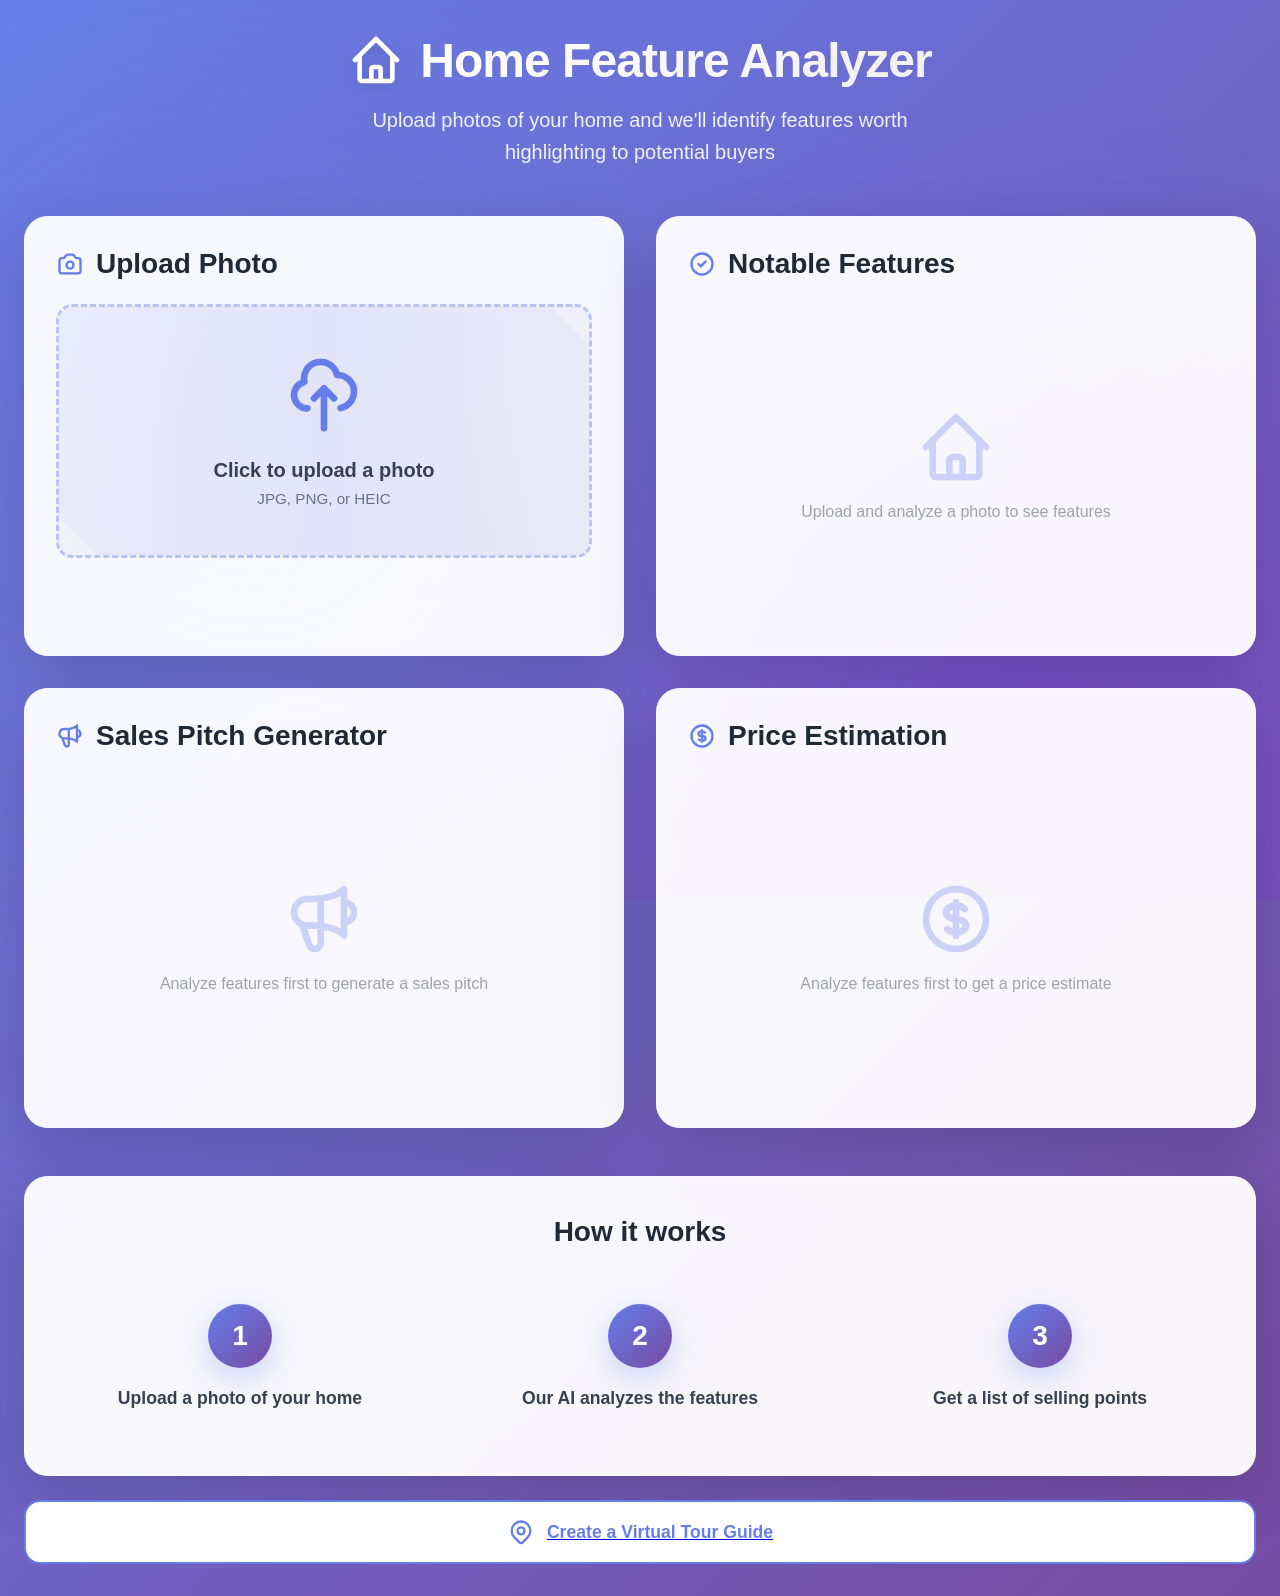
==== commit de9e0515: "added" ====
--- a/real-estate/src/frontend/index.html
+++ b/real-estate/src/frontend/index.html
@@ -85,6 +85,66 @@
                         </div>
                 </div>
             </div>
+
+            <div class="card">
+                <h2 class="card-title">
+                    <svg class="icon" fill="none" stroke="currentColor" viewBox="0 0 24 24">
+                        <path stroke-linecap="round" stroke-linejoin="round" stroke-width="2" d="M11 5.882V19.24a1.76 1.76 0 01-3.417.592l-2.147-6.15M18 13a3 3 0 100-6M5.436 13.683A4.001 4.001 0 017 6h1.832c4.1 0 7.625-1.234 9.168-3v14c-1.543-1.766-5.067-3-9.168-3H7a3.988 3.988 0 01-1.564-.317z"/>
+                    </svg>
+                    Sales Pitch Generator
+                </h2>
+                
+                <div id="salesPitchContainer">
+                    <div id="salesPitchEmptyState" class="empty-state">
+                        <svg class="icon-xl empty-icon" fill="none" stroke="currentColor" viewBox="0 0 24 24">
+                            <path stroke-linecap="round" stroke-linejoin="round" stroke-width="2" d="M11 5.882V19.24a1.76 1.76 0 01-3.417.592l-2.147-6.15M18 13a3 3 0 100-6M5.436 13.683A4.001 4.001 0 017 6h1.832c4.1 0 7.625-1.234 9.168-3v14c-1.543-1.766-5.067-3-9.168-3H7a3.988 3.988 0 01-1.564-.317z"/>
+                        </svg>
+                        <p>Analyze features first to generate a sales pitch</p>
+                    </div>
+
+                    <div id="salesPitchLoadingState" class="loading-state hidden">
+                        <svg class="icon-xl spin" fill="none" stroke="currentColor" viewBox="0 0 24 24">
+                            <path stroke-linecap="round" stroke-linejoin="round" stroke-width="2" d="M4 4v5h.582m15.356 2A8.001 8.001 0 004.582 9m0 0H9m11 11v-5h-.581m0 0a8.003 8.003 0 01-15.357-2m15.357 2H15"/>
+                        </svg>
+                        <p>Generating your sales pitch...</p>
+                    </div>
+
+                    <div id="salesPitchContent" class="hidden">
+                        <div id="salesPitchResult" class="hidden">
+                        </div>
+                    </div>
+                </div>
+            </div>
+
+            <div class="card">
+                <h2 class="card-title">
+                    <svg class="icon" fill="none" stroke="currentColor" viewBox="0 0 24 24">
+                        <path stroke-linecap="round" stroke-linejoin="round" stroke-width="2" d="M12 8c-1.657 0-3 .895-3 2s1.343 2 3 2 3 .895 3 2-1.343 2-3 2m0-8c1.11 0 2.08.402 2.599 1M12 8V7m0 1v8m0 0v1m0-1c-1.11 0-2.08-.402-2.599-1M21 12a9 9 0 11-18 0 9 9 0 0118 0z"/>
+                    </svg>
+                    Price Estimation
+                </h2>
+                
+                <div id="priceEstimateContainer">
+                    <div id="priceEstimateEmptyState" class="empty-state">
+                        <svg class="icon-xl empty-icon" fill="none" stroke="currentColor" viewBox="0 0 24 24">
+                            <path stroke-linecap="round" stroke-linejoin="round" stroke-width="2" d="M12 8c-1.657 0-3 .895-3 2s1.343 2 3 2 3 .895 3 2-1.343 2-3 2m0-8c1.11 0 2.08.402 2.599 1M12 8V7m0 1v8m0 0v1m0-1c-1.11 0-2.08-.402-2.599-1M21 12a9 9 0 11-18 0 9 9 0 0118 0z"/>
+                        </svg>
+                        <p>Analyze features first to get a price estimate</p>
+                    </div>
+
+                    <div id="priceEstimateLoadingState" class="loading-state hidden">
+                        <svg class="icon-xl spin" fill="none" stroke="currentColor" viewBox="0 0 24 24">
+                            <path stroke-linecap="round" stroke-linejoin="round" stroke-width="2" d="M4 4v5h.582m15.356 2A8.001 8.001 0 004.582 9m0 0H9m11 11v-5h-.581m0 0a8.003 8.003 0 01-15.357-2m15.357 2H15"/>
+                        </svg>
+                        <p>Analyzing features for price estimate...</p>
+                    </div>
+
+                    <div id="priceEstimateContent" class="hidden">
+                        <div id="priceEstimateResult" class="hidden">
+                        </div>
+                    </div>
+                </div>
+            </div>
         </div>
 
         <div class="info-card">
--- a/real-estate/src/frontend/style.css
+++ b/real-estate/src/frontend/style.css
@@ -1,501 +1,761 @@
-        * {
-            margin: 0;
-            padding: 0;
-            box-sizing: border-box;
-        }
-
-        body {
-            font-family: 'Inter', -apple-system, BlinkMacSystemFont, 'Segoe UI', Roboto, sans-serif;
-            min-height: 100vh;
-            background: linear-gradient(135deg, #667eea 0%, #764ba2 100%);
-            position: relative;
-            overflow-x: hidden;
-        }
-
-        body::before {
-            content: '';
-            position: fixed;
-            top: 0;
-            left: 0;
-            right: 0;
-            bottom: 0;
-            background: 
-                radial-gradient(circle at 20% 50%, rgba(120, 119, 198, 0.3), transparent 50%),
-                radial-gradient(circle at 80% 80%, rgba(138, 43, 226, 0.3), transparent 50%);
-            pointer-events: none;
-        }
-
-        .container {
-            max-width: 1400px;
-            margin: 0 auto;
-            padding: 2rem 1.5rem;
-            position: relative;
-            z-index: 1;
-        }
-
-        /* Header */
-        .header {
-            text-align: center;
-            margin-bottom: 3rem;
-            animation: fadeInDown 0.8s ease-out;
-        }
-
-        @keyframes fadeInDown {
-            from {
-                opacity: 0;
-                transform: translateY(-30px);
-            }
-            to {
-                opacity: 1;
-                transform: translateY(0);
-            }
-        }
-
-        .header-content {
-            display: flex;
-            align-items: center;
-            justify-content: center;
-            gap: 1rem;
-            margin-bottom: 1rem;
-        }
-
-        .header h1 {
-            font-size: 3rem;
-            font-weight: 800;
-            background: linear-gradient(135deg, #ffffff 0%, #f0f0f0 100%);
-            -webkit-background-clip: text;
-            -webkit-text-fill-color: transparent;
-            background-clip: text;
-            letter-spacing: -0.02em;
-        }
-
-        .header-subtitle {
-            color: rgba(255, 255, 255, 0.9);
-            font-size: 1.25rem;
-            max-width: 600px;
-            margin: 0 auto;
-            line-height: 1.6;
-        }
-
-        .icon-large {
-            width: 3.5rem;
-            height: 3.5rem;
-            color: white;
-            filter: drop-shadow(0 4px 6px rgba(0, 0, 0, 0.1));
-            animation: float 3s ease-in-out infinite;
-        }
-
-        @keyframes float {
-            0%, 100% { transform: translateY(0px); }
-            50% { transform: translateY(-10px); }
-        }
-
-        /* Grid Layout */
-        .grid {
-            display: grid;
-            grid-template-columns: 1fr;
-            gap: 2rem;
-            margin-bottom: 3rem;
-            animation: fadeInUp 0.8s ease-out 0.2s both;
-        }
-
-        @keyframes fadeInUp {
-            from {
-                opacity: 0;
-                transform: translateY(30px);
-            }
-            to {
-                opacity: 1;
-                transform: translateY(0);
-            }
-        }
-
-        @media (min-width: 1024px) {
-            .grid {
-                grid-template-columns: repeat(2, 1fr);
-            }
-        }
-
-        /* Cards */
-        .card {
-            background: rgba(255, 255, 255, 0.95);
-            backdrop-filter: blur(20px);
-            border-radius: 1.5rem;
-            box-shadow: 
-                0 20px 60px rgba(0, 0, 0, 0.15),
-                0 0 0 1px rgba(255, 255, 255, 0.3) inset;
-            padding: 2rem;
-            transition: transform 0.3s ease, box-shadow 0.3s ease;
-        }
-
-        .card:hover {
-            transform: translateY(-5px);
-            box-shadow: 
-                0 30px 80px rgba(0, 0, 0, 0.2),
-                0 0 0 1px rgba(255, 255, 255, 0.3) inset;
-        }
-
-        .card-title {
-            font-size: 1.75rem;
-            font-weight: 700;
-            color: #1f2937;
-            margin-bottom: 1.5rem;
-            display: flex;
-            align-items: center;
-            gap: 0.75rem;
-        }
-
-        .icon {
-            width: 1.75rem;
-            height: 1.75rem;
-            color: #667eea;
-        }
-
-        /* Upload Area */
-        .upload-area {
-            border: 3px dashed rgba(102, 126, 234, 0.4);
-            border-radius: 1rem;
-            padding: 3rem 2rem;
-            text-align: center;
-            transition: all 0.3s ease;
-            background: linear-gradient(135deg, rgba(102, 126, 234, 0.05) 0%, rgba(118, 75, 162, 0.05) 100%);
-            position: relative;
-            overflow: hidden;
-        }
-
-        .upload-area::before {
-            content: '';
-            position: absolute;
-            top: -50%;
-            left: -50%;
-            width: 200%;
-            height: 200%;
-            background: linear-gradient(45deg, transparent, rgba(102, 126, 234, 0.1), transparent);
-            transform: rotate(45deg);
-            transition: all 0.6s ease;
-        }
-
-        .upload-area:hover {
-            border-color: #667eea;
-            background: linear-gradient(135deg, rgba(102, 126, 234, 0.1) 0%, rgba(118, 75, 162, 0.1) 100%);
-        }
-
-        .upload-area:hover::before {
-            left: 100%;
-        }
-
-        .upload-label {
-            cursor: pointer;
-            display: block;
-            position: relative;
-            z-index: 1;
-        }
-
-        #uploadContent {
-            display: flex;
-            flex-direction: column;
-            align-items: center;
-            gap: 1.5rem;
-        }
-
-        .icon-xl {
-            width: 5rem;
-            height: 5rem;
-            color: #667eea;
-            transition: transform 0.3s ease;
-        }
-
-        .upload-area:hover .icon-xl {
-            transform: scale(1.1);
-        }
-
-        .preview-image {
-            max-height: 20rem;
-            border-radius: 1rem;
-            box-shadow: 0 10px 30px rgba(0, 0, 0, 0.2);
-            margin: 0 auto;
-        }
-
-        .upload-title {
-            font-size: 1.25rem;
-            font-weight: 600;
-            color: #374151;
-        }
-
-        .upload-subtitle {
-            font-size: 0.95rem;
-            color: #6b7280;
-            margin-top: 0.5rem;
-        }
-
-        .hidden {
-            display: none !important;
-        }
-
-        /* Buttons */
-        .btn {
-            width: 100%;
-            margin-top: 1.5rem;
-            padding: 1rem 2rem;
-            font-weight: 700;
-            border-radius: 1rem;
-            border: none;
-            cursor: pointer;
-            font-size: 1.1rem;
-            display: flex;
-            align-items: center;
-            justify-content: center;
-            gap: 0.75rem;
-            transition: all 0.3s ease;
-            position: relative;
-            overflow: hidden;
-        }
-
-        .btn::before {
-            content: '';
-            position: absolute;
-            top: 50%;
-            left: 50%;
-            width: 0;
-            height: 0;
-            border-radius: 50%;
-            background: rgba(255, 255, 255, 0.3);
-            transform: translate(-50%, -50%);
-            transition: width 0.6s ease, height 0.6s ease;
-        }
-
-        .btn:hover::before {
-            width: 300px;
-            height: 300px;
-        }
-
-        .btn-primary {
-            background: linear-gradient(135deg, #667eea 0%, #764ba2 100%);
-            color: white;
-            box-shadow: 0 10px 30px rgba(102, 126, 234, 0.4);
-        }
-
-        .btn-primary:hover {
-            transform: translateY(-2px);
-            box-shadow: 0 15px 40px rgba(102, 126, 234, 0.5);
-        }
-
-        .btn-disabled {
-            background: linear-gradient(135deg, #9ca3af 0%, #6b7280 100%);
-            color: white;
-            cursor: not-allowed;
-        }
-
-        .btn-secondary {
-            background: white;
-            color: #667eea;
-            border: 2px solid #667eea;
-        }
-
-        .btn-secondary:hover {
-            background: #667eea;
-            color: white;
-            transform: translateY(-2px);
-        }
-
-        .spin {
-            animation: spin 1s linear infinite;
-        }
-
-        @keyframes spin {
-            from { transform: rotate(0deg); }
-            to { transform: rotate(360deg); }
-        }
-
-        /* Results Container */
-        #resultsContainer {
-            min-height: 20rem;
-        }
-
-        .empty-state,
-        .loading-state {
-            display: flex;
-            flex-direction: column;
-            align-items: center;
-            justify-content: center;
-            height: 20rem;
-            color: #9ca3af;
-        }
-
-        .empty-icon {
-            opacity: 0.3;
-            margin-bottom: 1rem;
-        }
-
-        .loading-state svg {
-            color: #667eea;
-            margin-bottom: 1rem;
-        }
-
-        .loading-state p {
-            color: #4b5563;
-            font-weight: 500;
-        }
-
-        /* Features Grid - Updated to display as grid */
-        #featuresList {
-            display: grid;
-            grid-template-columns: repeat(auto-fill, minmax(250px, 1fr));
-            gap: 1rem;
-        }
-
-        @media (max-width: 640px) {
-            #featuresList {
-                grid-template-columns: 1fr;
-            }
-        }
-
-        .feature-item {
-            display: flex;
-            flex-direction: column;
-            align-items: center;
-            text-align: center;
-            gap: 0.75rem;
-            padding: 1.5rem;
-            background: linear-gradient(135deg, rgba(16, 185, 129, 0.1) 0%, rgba(5, 150, 105, 0.1) 100%);
-            border-radius: 1rem;
-            border: 2px solid rgba(16, 185, 129, 0.2);
-            transition: all 0.3s ease;
-            animation: scaleIn 0.4s ease-out both;
-        }
-
-        @keyframes scaleIn {
-            from {
-                opacity: 0;
-                transform: scale(0.9);
-            }
-            to {
-                opacity: 1;
-                transform: scale(1);
-            }
-        }
-
-        .feature-item:nth-child(2) { animation-delay: 0.1s; }
-        .feature-item:nth-child(3) { animation-delay: 0.2s; }
-        .feature-item:nth-child(4) { animation-delay: 0.3s; }
-        .feature-item:nth-child(5) { animation-delay: 0.4s; }
-        .feature-item:nth-child(6) { animation-delay: 0.5s; }
-
-        .feature-item:hover {
-            background: linear-gradient(135deg, rgba(16, 185, 129, 0.15) 0%, rgba(5, 150, 105, 0.15) 100%);
-            border-color: rgba(16, 185, 129, 0.4);
-            transform: translateY(-5px);
-        }
-
-        .feature-item svg {
-            width: 2.5rem;
-            height: 2.5rem;
-            color: #10b981;
-            flex-shrink: 0;
-        }
-
-        .feature-content {
-            flex: 1;
-        }
-
-        .feature-name {
-            font-weight: 700;
-            color: #1f2937;
-            margin-bottom: 0.25rem;
-            font-size: 1.1rem;
-        }
-
-        .feature-category {
-            font-size: 0.85rem;
-            color: #059669;
-            font-weight: 500;
-        }
-
-        /* Info Card */
-        .info-card {
-            background: rgba(255, 255, 255, 0.95);
-            backdrop-filter: blur(20px);
-            border-radius: 1.5rem;
-            box-shadow: 
-                0 20px 60px rgba(0, 0, 0, 0.15),
-                0 0 0 1px rgba(255, 255, 255, 0.3) inset;
-            padding: 2.5rem 2rem;
-            animation: fadeInUp 0.8s ease-out 0.4s both;
-        }
-
-        .info-title {
-            font-size: 1.75rem;
-            font-weight: 700;
-            color: #1f2937;
-            margin-bottom: 2rem;
-            text-align: center;
-        }
-
-        .info-grid {
-            display: grid;
-            grid-template-columns: 1fr;
-            gap: 2rem;
-            text-align: center;
-        }
-
-        @media (min-width: 768px) {
-            .info-grid {
-                grid-template-columns: repeat(3, 1fr);
-            }
-        }
-
-        .info-item {
-            padding: 1.5rem;
-            transition: transform 0.3s ease;
-        }
-
-        .info-item:hover {
-            transform: translateY(-5px);
-        }
-
-        .step-number {
-            background: linear-gradient(135deg, #667eea 0%, #764ba2 100%);
-            width: 4rem;
-            height: 4rem;
-            border-radius: 50%;
-            display: flex;
-            align-items: center;
-            justify-content: center;
-            margin: 0 auto 1rem;
-            font-size: 1.75rem;
-            font-weight: 800;
-            color: white;
-            box-shadow: 0 10px 30px rgba(102, 126, 234, 0.3);
-            transition: all 0.3s ease;
-        }
-
-        .info-item:hover .step-number {
-            transform: scale(1.1) rotate(5deg);
-            box-shadow: 0 15px 40px rgba(102, 126, 234, 0.4);
-        }
-
-        .info-item p {
-            color: #374151;
-            font-weight: 600;
-            font-size: 1.1rem;
-            line-height: 1.6;
-        }
-
-        /* Responsive */
-        @media (max-width: 768px) {
-            .header h1 {
-                font-size: 2rem;
-            }
-
-            .header-subtitle {
-                font-size: 1rem;
-            }
-
-            .card {
-                padding: 1.5rem;
-            }
-
-            .upload-area {
-                padding: 2rem 1rem;
-            }
-        }
+* {
+    margin: 0;
+    padding: 0;
+    box-sizing: border-box;
+}
+
+body {
+    font-family: 'Inter', -apple-system, BlinkMacSystemFont, 'Segoe UI', Roboto, sans-serif;
+    min-height: 100vh;
+    background: linear-gradient(135deg, #667eea 0%, #764ba2 100%);
+    position: relative;
+    overflow-x: hidden;
+}
+
+body::before {
+    content: '';
+    position: fixed;
+    top: 0;
+    left: 0;
+    right: 0;
+    bottom: 0;
+    background: 
+        radial-gradient(circle at 20% 50%, rgba(120, 119, 198, 0.3), transparent 50%),
+        radial-gradient(circle at 80% 80%, rgba(138, 43, 226, 0.3), transparent 50%);
+    pointer-events: none;
+}
+
+.container {
+    max-width: 1400px;
+    margin: 0 auto;
+    padding: 2rem 1.5rem;
+    position: relative;
+    z-index: 1;
+}
+
+/* Header */
+.header {
+    text-align: center;
+    margin-bottom: 3rem;
+    animation: fadeInDown 0.8s ease-out;
+}
+
+@keyframes fadeInDown {
+    from {
+        opacity: 0;
+        transform: translateY(-30px);
+    }
+    to {
+        opacity: 1;
+        transform: translateY(0);
+    }
+}
+
+.header-content {
+    display: flex;
+    align-items: center;
+    justify-content: center;
+    gap: 1rem;
+    margin-bottom: 1rem;
+}
+
+.header h1 {
+    font-size: 3rem;
+    font-weight: 800;
+    background: linear-gradient(135deg, #ffffff 0%, #f0f0f0 100%);
+    -webkit-background-clip: text;
+    -webkit-text-fill-color: transparent;
+    background-clip: text;
+    letter-spacing: -0.02em;
+}
+
+.header-subtitle {
+    color: rgba(255, 255, 255, 0.9);
+    font-size: 1.25rem;
+    max-width: 600px;
+    margin: 0 auto;
+    line-height: 1.6;
+}
+
+.icon-large {
+    width: 3.5rem;
+    height: 3.5rem;
+    color: white;
+    filter: drop-shadow(0 4px 6px rgba(0, 0, 0, 0.1));
+    animation: float 3s ease-in-out infinite;
+}
+
+@keyframes float {
+    0%, 100% { transform: translateY(0px); }
+    50% { transform: translateY(-10px); }
+}
+
+/* Grid Layout */
+.grid {
+    display: grid;
+    grid-template-columns: 1fr;
+    gap: 2rem;
+    margin-bottom: 3rem;
+    animation: fadeInUp 0.8s ease-out 0.2s both;
+}
+
+@keyframes fadeInUp {
+    from {
+        opacity: 0;
+        transform: translateY(30px);
+    }
+    to {
+        opacity: 1;
+        transform: translateY(0);
+    }
+}
+
+@media (min-width: 1024px) {
+    .grid {
+        grid-template-columns: repeat(2, 1fr);
+    }
+}
+
+/* Cards */
+.card {
+    background: rgba(255, 255, 255, 0.95);
+    backdrop-filter: blur(20px);
+    border-radius: 1.5rem;
+    box-shadow: 
+        0 20px 60px rgba(0, 0, 0, 0.15),
+        0 0 0 1px rgba(255, 255, 255, 0.3) inset;
+    padding: 2rem;
+    transition: transform 0.3s ease, box-shadow 0.3s ease;
+}
+
+.card:hover {
+    transform: translateY(-5px);
+    box-shadow: 
+        0 30px 80px rgba(0, 0, 0, 0.2),
+        0 0 0 1px rgba(255, 255, 255, 0.3) inset;
+}
+
+.card-title {
+    font-size: 1.75rem;
+    font-weight: 700;
+    color: #1f2937;
+    margin-bottom: 1.5rem;
+    display: flex;
+    align-items: center;
+    gap: 0.75rem;
+}
+
+.icon {
+    width: 1.75rem;
+    height: 1.75rem;
+    color: #667eea;
+}
+
+/* Upload Area */
+.upload-area {
+    border: 3px dashed rgba(102, 126, 234, 0.4);
+    border-radius: 1rem;
+    padding: 3rem 2rem;
+    text-align: center;
+    transition: all 0.3s ease;
+    background: linear-gradient(135deg, rgba(102, 126, 234, 0.05) 0%, rgba(118, 75, 162, 0.05) 100%);
+    position: relative;
+    overflow: hidden;
+}
+
+.upload-area::before {
+    content: '';
+    position: absolute;
+    top: -50%;
+    left: -50%;
+    width: 200%;
+    height: 200%;
+    background: linear-gradient(45deg, transparent, rgba(102, 126, 234, 0.1), transparent);
+    transform: rotate(45deg);
+    transition: all 0.6s ease;
+}
+
+.upload-area:hover {
+    border-color: #667eea;
+    background: linear-gradient(135deg, rgba(102, 126, 234, 0.1) 0%, rgba(118, 75, 162, 0.1) 100%);
+}
+
+.upload-area:hover::before {
+    left: 100%;
+}
+
+.upload-label {
+    cursor: pointer;
+    display: block;
+    position: relative;
+    z-index: 1;
+}
+
+#uploadContent {
+    display: flex;
+    flex-direction: column;
+    align-items: center;
+    gap: 1.5rem;
+}
+
+.icon-xl {
+    width: 5rem;
+    height: 5rem;
+    color: #667eea;
+    transition: transform 0.3s ease;
+}
+
+.upload-area:hover .icon-xl {
+    transform: scale(1.1);
+}
+
+.preview-image {
+    max-height: 20rem;
+    border-radius: 1rem;
+    box-shadow: 0 10px 30px rgba(0, 0, 0, 0.2);
+    margin: 0 auto;
+}
+
+.upload-title {
+    font-size: 1.25rem;
+    font-weight: 600;
+    color: #374151;
+}
+
+.upload-subtitle {
+    font-size: 0.95rem;
+    color: #6b7280;
+    margin-top: 0.5rem;
+}
+
+.hidden {
+    display: none !important;
+}
+
+/* Buttons */
+.btn {
+    width: 100%;
+    margin-top: 1.5rem;
+    padding: 1rem 2rem;
+    font-weight: 700;
+    border-radius: 1rem;
+    border: none;
+    cursor: pointer;
+    font-size: 1.1rem;
+    display: flex;
+    align-items: center;
+    justify-content: center;
+    gap: 0.75rem;
+    transition: all 0.3s ease;
+    position: relative;
+    overflow: hidden;
+}
+
+.btn::before {
+    content: '';
+    position: absolute;
+    top: 50%;
+    left: 50%;
+    width: 0;
+    height: 0;
+    border-radius: 50%;
+    background: rgba(255, 255, 255, 0.3);
+    transform: translate(-50%, -50%);
+    transition: width 0.6s ease, height 0.6s ease;
+}
+
+.btn:hover::before {
+    width: 300px;
+    height: 300px;
+}
+
+.btn-primary {
+    background: linear-gradient(135deg, #667eea 0%, #764ba2 100%);
+    color: white;
+    box-shadow: 0 10px 30px rgba(102, 126, 234, 0.4);
+}
+
+.btn-primary:hover {
+    transform: translateY(-2px);
+    box-shadow: 0 15px 40px rgba(102, 126, 234, 0.5);
+}
+
+.btn-disabled {
+    background: linear-gradient(135deg, #9ca3af 0%, #6b7280 100%);
+    color: white;
+    cursor: not-allowed;
+}
+
+.btn-secondary {
+    background: white;
+    color: #667eea;
+    border: 2px solid #667eea;
+}
+
+.btn-secondary:hover {
+    background: #667eea;
+    color: white;
+    transform: translateY(-2px);
+}
+
+.spin {
+    animation: spin 1s linear infinite;
+}
+
+@keyframes spin {
+    from { transform: rotate(0deg); }
+    to { transform: rotate(360deg); }
+}
+
+/* Results Container */
+#resultsContainer {
+    min-height: 20rem;
+}
+
+.empty-state,
+.loading-state {
+    display: flex;
+    flex-direction: column;
+    align-items: center;
+    justify-content: center;
+    height: 20rem;
+    color: #9ca3af;
+}
+
+.empty-icon {
+    opacity: 0.3;
+    margin-bottom: 1rem;
+}
+
+.loading-state svg {
+    color: #667eea;
+    margin-bottom: 1rem;
+}
+
+.loading-state p {
+    color: #4b5563;
+    font-weight: 500;
+}
+
+/* Features Grid - Updated to display as grid */
+#featuresList {
+    display: grid;
+    grid-template-columns: repeat(auto-fit, minmax(280px, 1fr));
+    gap: 1.5rem;
+    margin-bottom: 1rem;
+}
+
+@media (max-width: 768px) {
+    #featuresList {
+        grid-template-columns: repeat(auto-fit, minmax(250px, 1fr));
+        gap: 1rem;
+    }
+}
+
+@media (max-width: 640px) {
+    #featuresList {
+        grid-template-columns: 1fr;
+        gap: 1rem;
+    }
+}
+
+.feature-item {
+    display: flex;
+    flex-direction: column;
+    align-items: center;
+    text-align: center;
+    gap: 0.75rem;
+    padding: 1.5rem;
+    background: rgba(16, 185, 129, 0.08);
+    border-radius: 1rem;
+    border: 2px solid rgba(16, 185, 129, 0.15);
+    transition: all 0.3s ease;
+    animation: scaleIn 0.4s ease-out both;
+    box-shadow: 0 4px 12px rgba(16, 185, 129, 0.1);
+}
+
+@keyframes scaleIn {
+    from {
+        opacity: 0;
+        transform: scale(0.9);
+    }
+    to {
+        opacity: 1;
+        transform: scale(1);
+    }
+}
+
+.feature-item:nth-child(2) { animation-delay: 0.1s; }
+.feature-item:nth-child(3) { animation-delay: 0.2s; }
+.feature-item:nth-child(4) { animation-delay: 0.3s; }
+.feature-item:nth-child(5) { animation-delay: 0.4s; }
+.feature-item:nth-child(6) { animation-delay: 0.5s; }
+
+.feature-item:hover {
+    background: rgba(16, 185, 129, 0.12);
+    border-color: rgba(16, 185, 129, 0.3);
+    transform: translateY(-3px);
+    box-shadow: 0 8px 20px rgba(16, 185, 129, 0.15);
+}
+
+.feature-item svg {
+    width: 2.5rem;
+    height: 2.5rem;
+    color: #10b981;
+    flex-shrink: 0;
+}
+
+.feature-content {
+    flex: 1;
+}
+
+.feature-name {
+    font-weight: 700;
+    color: #1f2937;
+    margin-bottom: 0.25rem;
+    font-size: 1.1rem;
+}
+
+.feature-category {
+    font-size: 0.85rem;
+    color: #059669;
+    font-weight: 500;
+}
+
+/* Info Card */
+.info-card {
+    background: rgba(255, 255, 255, 0.95);
+    backdrop-filter: blur(20px);
+    border-radius: 1.5rem;
+    box-shadow: 
+        0 20px 60px rgba(0, 0, 0, 0.15),
+        0 0 0 1px rgba(255, 255, 255, 0.3) inset;
+    padding: 2.5rem 2rem;
+    animation: fadeInUp 0.8s ease-out 0.4s both;
+}
+
+.info-title {
+    font-size: 1.75rem;
+    font-weight: 700;
+    color: #1f2937;
+    margin-bottom: 2rem;
+    text-align: center;
+}
+
+.info-grid {
+    display: grid;
+    grid-template-columns: 1fr;
+    gap: 2rem;
+    text-align: center;
+}
+
+@media (min-width: 768px) {
+    .info-grid {
+        grid-template-columns: repeat(3, 1fr);
+    }
+}
+
+.info-item {
+    padding: 1.5rem;
+    transition: transform 0.3s ease;
+}
+
+.info-item:hover {
+    transform: translateY(-5px);
+}
+
+.step-number {
+    background: linear-gradient(135deg, #667eea 0%, #764ba2 100%);
+    width: 4rem;
+    height: 4rem;
+    border-radius: 50%;
+    display: flex;
+    align-items: center;
+    justify-content: center;
+    margin: 0 auto 1rem;
+    font-size: 1.75rem;
+    font-weight: 800;
+    color: white;
+    box-shadow: 0 10px 30px rgba(102, 126, 234, 0.3);
+    transition: all 0.3s ease;
+}
+
+.info-item:hover .step-number {
+    transform: scale(1.1) rotate(5deg);
+    box-shadow: 0 15px 40px rgba(102, 126, 234, 0.4);
+}
+
+.info-item p {
+    color: #374151;
+    font-weight: 600;
+    font-size: 1.1rem;
+    line-height: 1.6;
+}
+
+/* Sales Pitch Styles */
+
+.sales-pitch-display {
+    background: rgba(255, 255, 255, 0.95);
+    backdrop-filter: blur(20px);
+    border-radius: 1rem;
+    padding: 2rem;
+    box-shadow: 
+        0 10px 30px rgba(0, 0, 0, 0.1),
+        0 0 0 1px rgba(255, 255, 255, 0.3) inset;
+    animation: fadeInUp 0.6s ease-out;
+}
+
+.pitch-header {
+    text-align: center;
+    margin-bottom: 2rem;
+    padding-bottom: 1.5rem;
+    border-bottom: 2px solid #f3f4f6;
+}
+
+.pitch-headline {
+    font-size: 1.75rem;
+    font-weight: 800;
+    color: #1f2937;
+    margin-bottom: 0.75rem;
+    line-height: 1.3;
+}
+
+.pitch-subheadline {
+    font-size: 1.1rem;
+    color: #6b7280;
+    font-weight: 500;
+    line-height: 1.5;
+}
+
+.pitch-main {
+    margin-bottom: 2rem;
+}
+
+.pitch-description {
+    font-size: 1.1rem;
+    line-height: 1.7;
+    color: #374151;
+    text-align: justify;
+}
+
+.pitch-benefits {
+    margin-bottom: 2rem;
+}
+
+.pitch-benefits h4 {
+    font-size: 1.25rem;
+    font-weight: 700;
+    color: #1f2937;
+    margin-bottom: 1rem;
+}
+
+.pitch-benefits ul {
+    list-style: none;
+    padding: 0;
+}
+
+.pitch-benefits li {
+    padding: 0.75rem 0;
+    border-bottom: 1px solid #f3f4f6;
+    font-size: 1rem;
+    color: #374151;
+    position: relative;
+    padding-left: 2rem;
+}
+
+.pitch-benefits li:last-child {
+    border-bottom: none;
+}
+
+.pitch-benefits li::before {
+    content: '✓';
+    position: absolute;
+    left: 0;
+    top: 0.75rem;
+    color: #059669;
+    font-weight: bold;
+    font-size: 1.1rem;
+}
+
+.pitch-cta {
+    text-align: center;
+    margin-bottom: 2rem;
+    padding: 1.5rem;
+    background: linear-gradient(135deg, #667eea 0%, #764ba2 100%);
+    border-radius: 0.75rem;
+    box-shadow: 0 8px 25px rgba(102, 126, 234, 0.3);
+}
+
+.cta-text {
+    font-size: 1.2rem;
+    font-weight: 700;
+    color: white;
+    margin: 0;
+    text-shadow: 0 2px 4px rgba(0, 0, 0, 0.1);
+}
+
+.pitch-actions {
+    display: flex;
+    gap: 1rem;
+    justify-content: center;
+    flex-wrap: wrap;
+}
+
+.pitch-actions .btn {
+    min-width: 160px;
+}
+
+/* Price Estimate Styles */
+.price-estimate-display {
+    background: rgba(255, 255, 255, 0.95);
+    backdrop-filter: blur(20px);
+    border-radius: 1rem;
+    padding: 2rem;
+    box-shadow: 
+        0 10px 30px rgba(0, 0, 0, 0.1),
+        0 0 0 1px rgba(255, 255, 255, 0.3) inset;
+    animation: fadeInUp 0.6s ease-out;
+}
+
+.price-header {
+    text-align: center;
+    margin-bottom: 2rem;
+    padding-bottom: 1.5rem;
+    border-bottom: 2px solid #f3f4f6;
+}
+
+.price-range {
+    font-size: 2.5rem;
+    font-weight: 800;
+    color: #059669;
+    margin-bottom: 0.5rem;
+    line-height: 1.2;
+}
+
+.confidence-level {
+    font-size: 1rem;
+    color: #6b7280;
+    font-weight: 600;
+    background: rgba(5, 150, 105, 0.1);
+    padding: 0.5rem 1rem;
+    border-radius: 2rem;
+    display: inline-block;
+}
+
+.price-breakdown,
+.market-notes,
+.feature-impact {
+    margin-bottom: 2rem;
+}
+
+.price-breakdown h4,
+.market-notes h4,
+.feature-impact h4 {
+    font-size: 1.25rem;
+    font-weight: 700;
+    color: #1f2937;
+    margin-bottom: 1rem;
+}
+
+.price-breakdown ul {
+    list-style: none;
+    padding: 0;
+}
+
+.price-breakdown li {
+    padding: 0.75rem 0;
+    border-bottom: 1px solid #f3f4f6;
+    font-size: 1rem;
+    color: #374151;
+    position: relative;
+    padding-left: 2rem;
+}
+
+.price-breakdown li:last-child {
+    border-bottom: none;
+}
+
+.price-breakdown li::before {
+    content: '💰';
+    position: absolute;
+    left: 0;
+    top: 0.75rem;
+    font-size: 1.1rem;
+}
+
+.market-notes p,
+.feature-impact p {
+    font-size: 1rem;
+    line-height: 1.6;
+    color: #374151;
+    background: rgba(249, 250, 251, 0.8);
+    padding: 1rem;
+    border-radius: 0.5rem;
+    border-left: 4px solid #667eea;
+}
+
+.price-actions {
+    display: flex;
+    gap: 1rem;
+    justify-content: center;
+    flex-wrap: wrap;
+}
+
+.price-actions .btn {
+    min-width: 160px;
+}
+
+/* Responsive */
+@media (max-width: 768px) {
+    .header h1 {
+        font-size: 2rem;
+    }
+
+    .header-subtitle {
+        font-size: 1rem;
+    }
+
+    .card {
+        padding: 1.5rem;
+    }
+
+    .upload-area {
+        padding: 2rem 1rem;
+    }
+    
+    .pitch-headline {
+        font-size: 1.5rem;
+    }
+    
+    .pitch-subheadline {
+        font-size: 1rem;
+    }
+    
+    .pitch-description {
+        font-size: 1rem;
+    }
+    
+    .pitch-actions {
+        flex-direction: column;
+        align-items: center;
+    }
+    
+    .pitch-actions .btn {
+        width: 100%;
+        max-width: 300px;
+    }
+    
+    .price-range {
+        font-size: 2rem;
+    }
+    
+    .price-actions {
+        flex-direction: column;
+        align-items: center;
+    }
+    
+    .price-actions .btn {
+        width: 100%;
+        max-width: 300px;
+    }
+}
